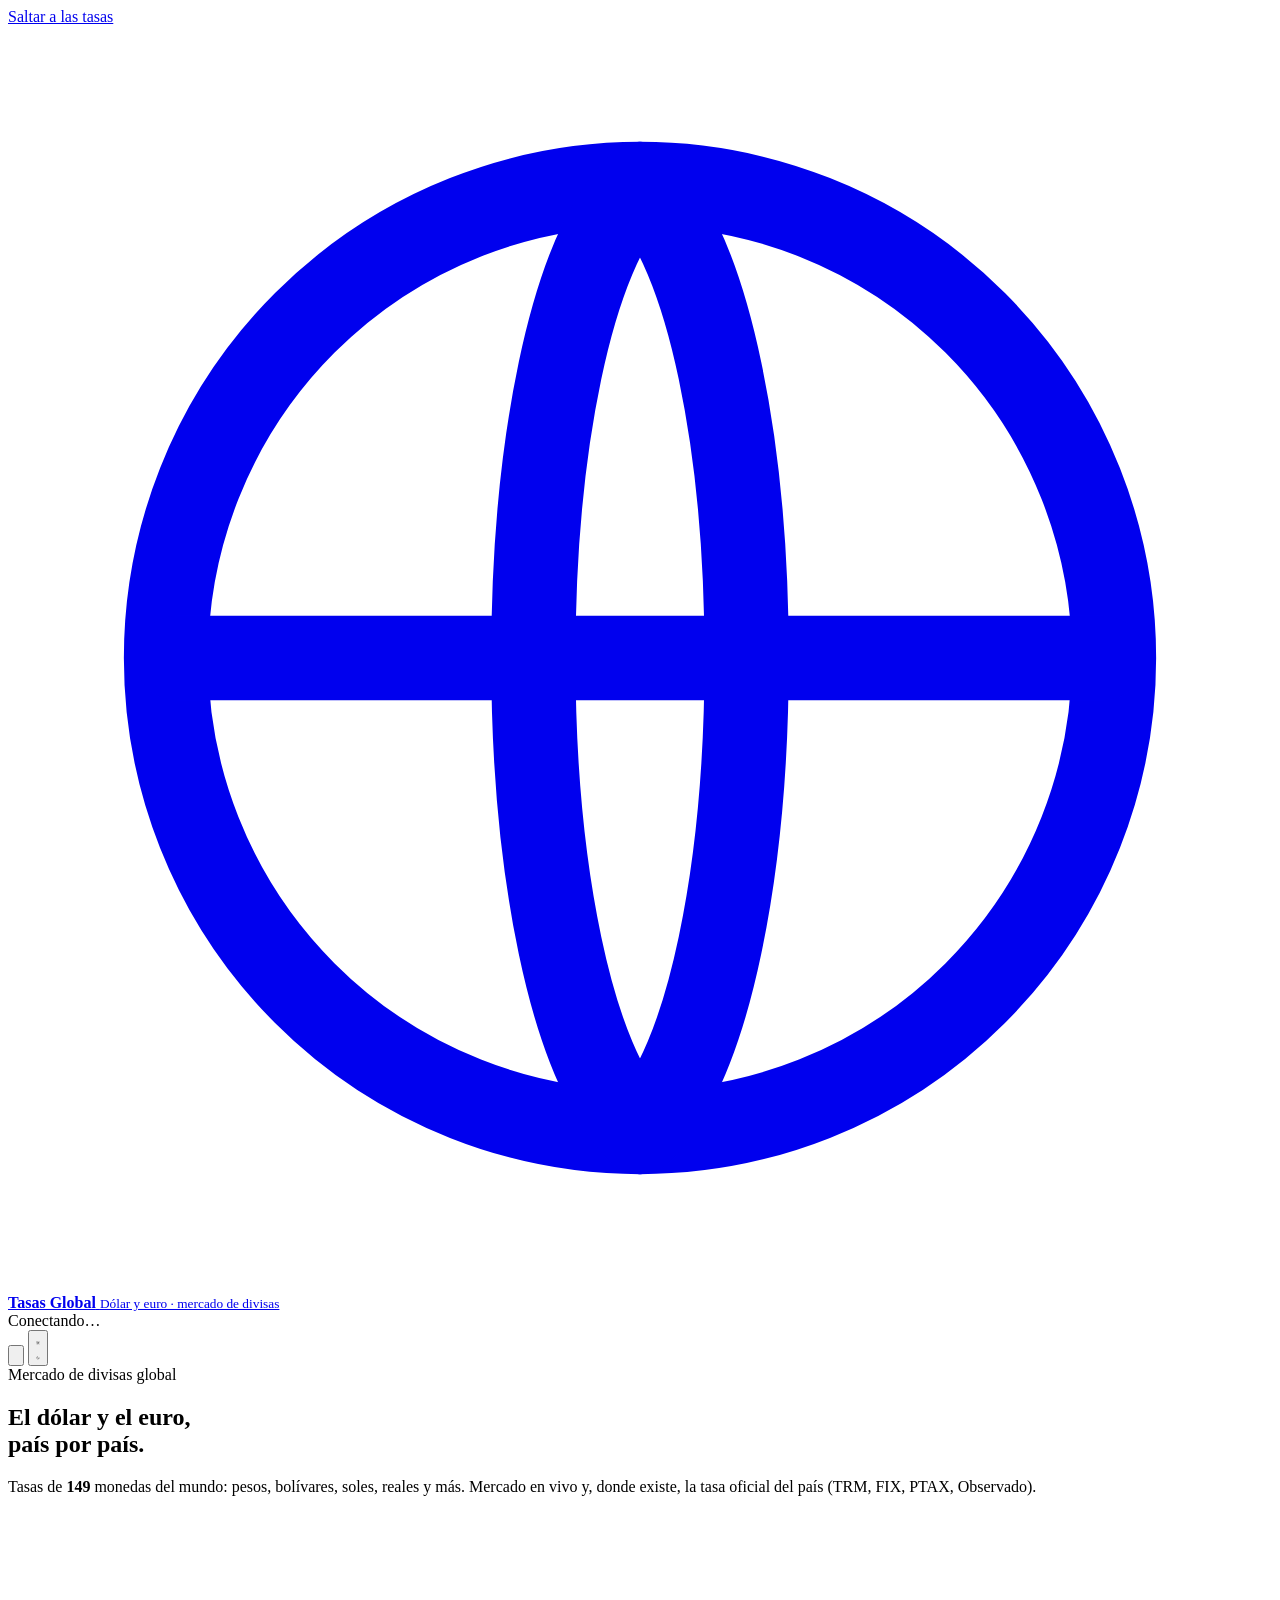
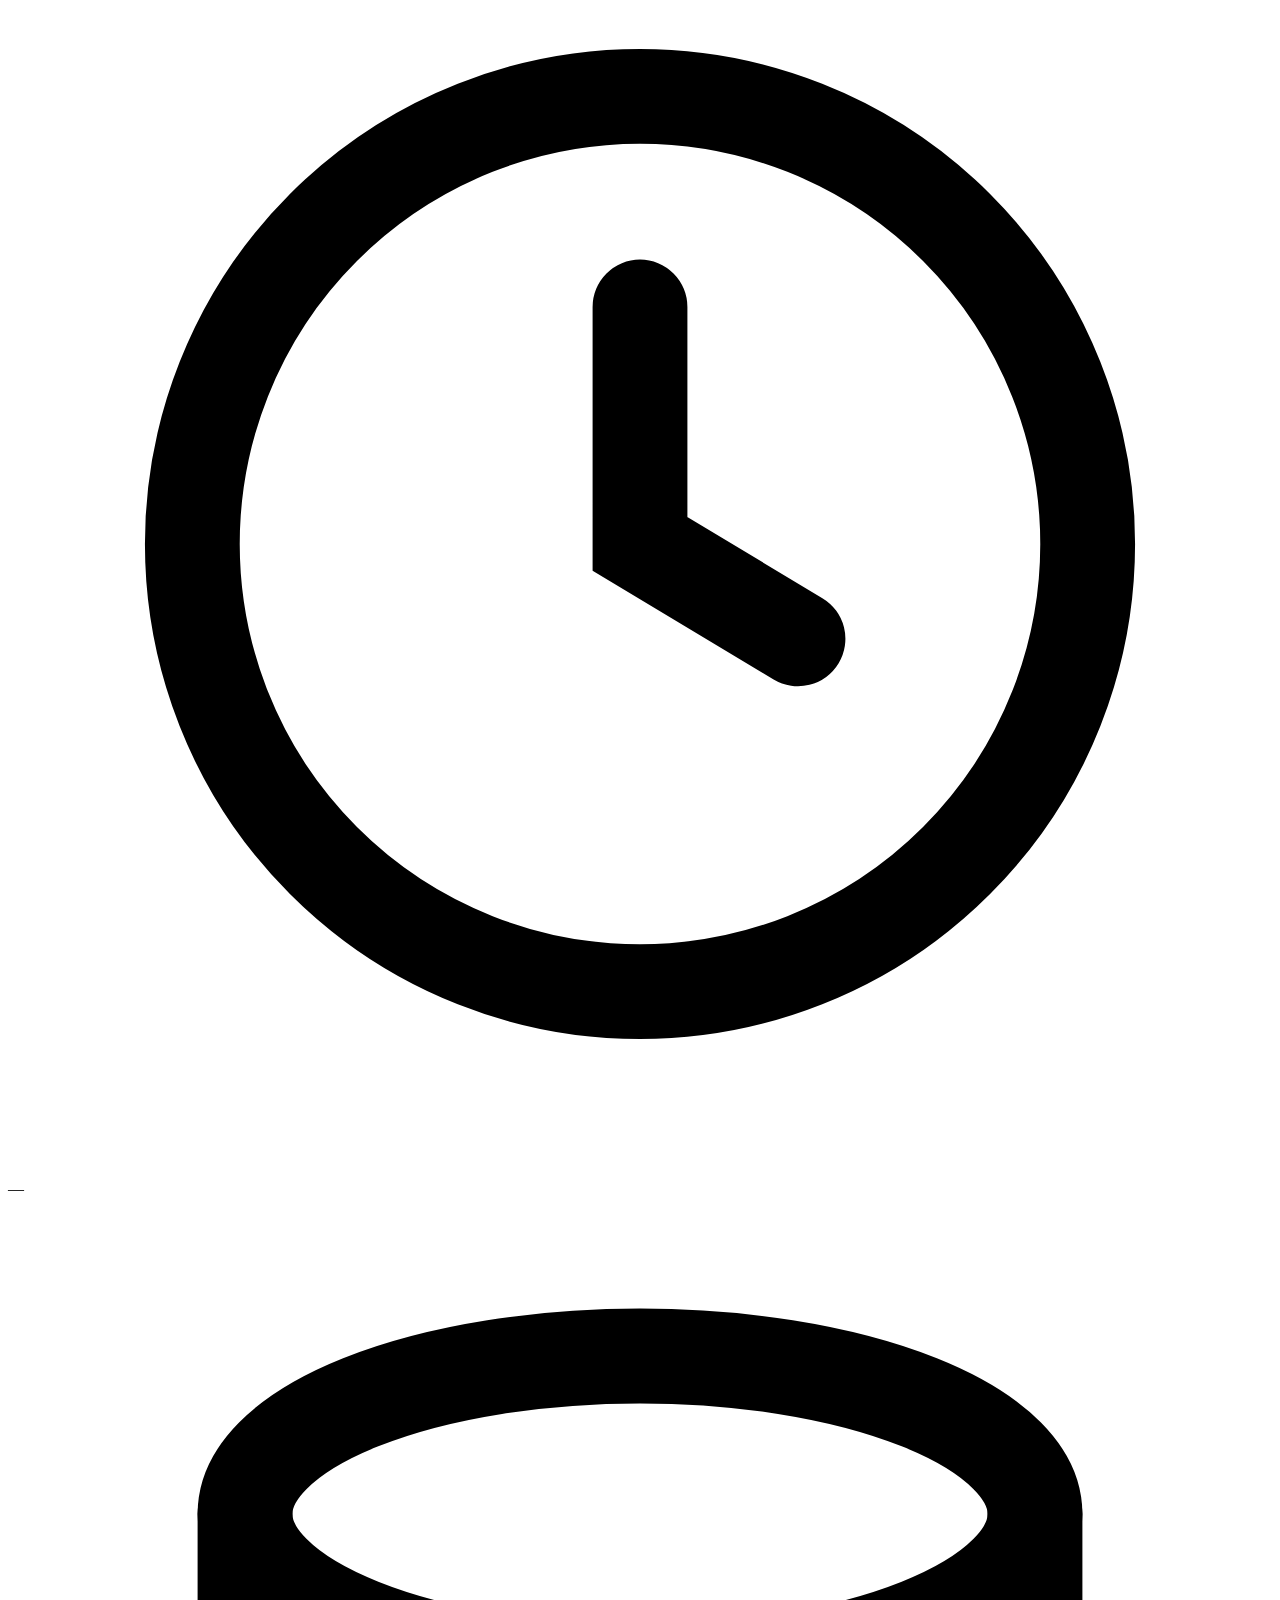
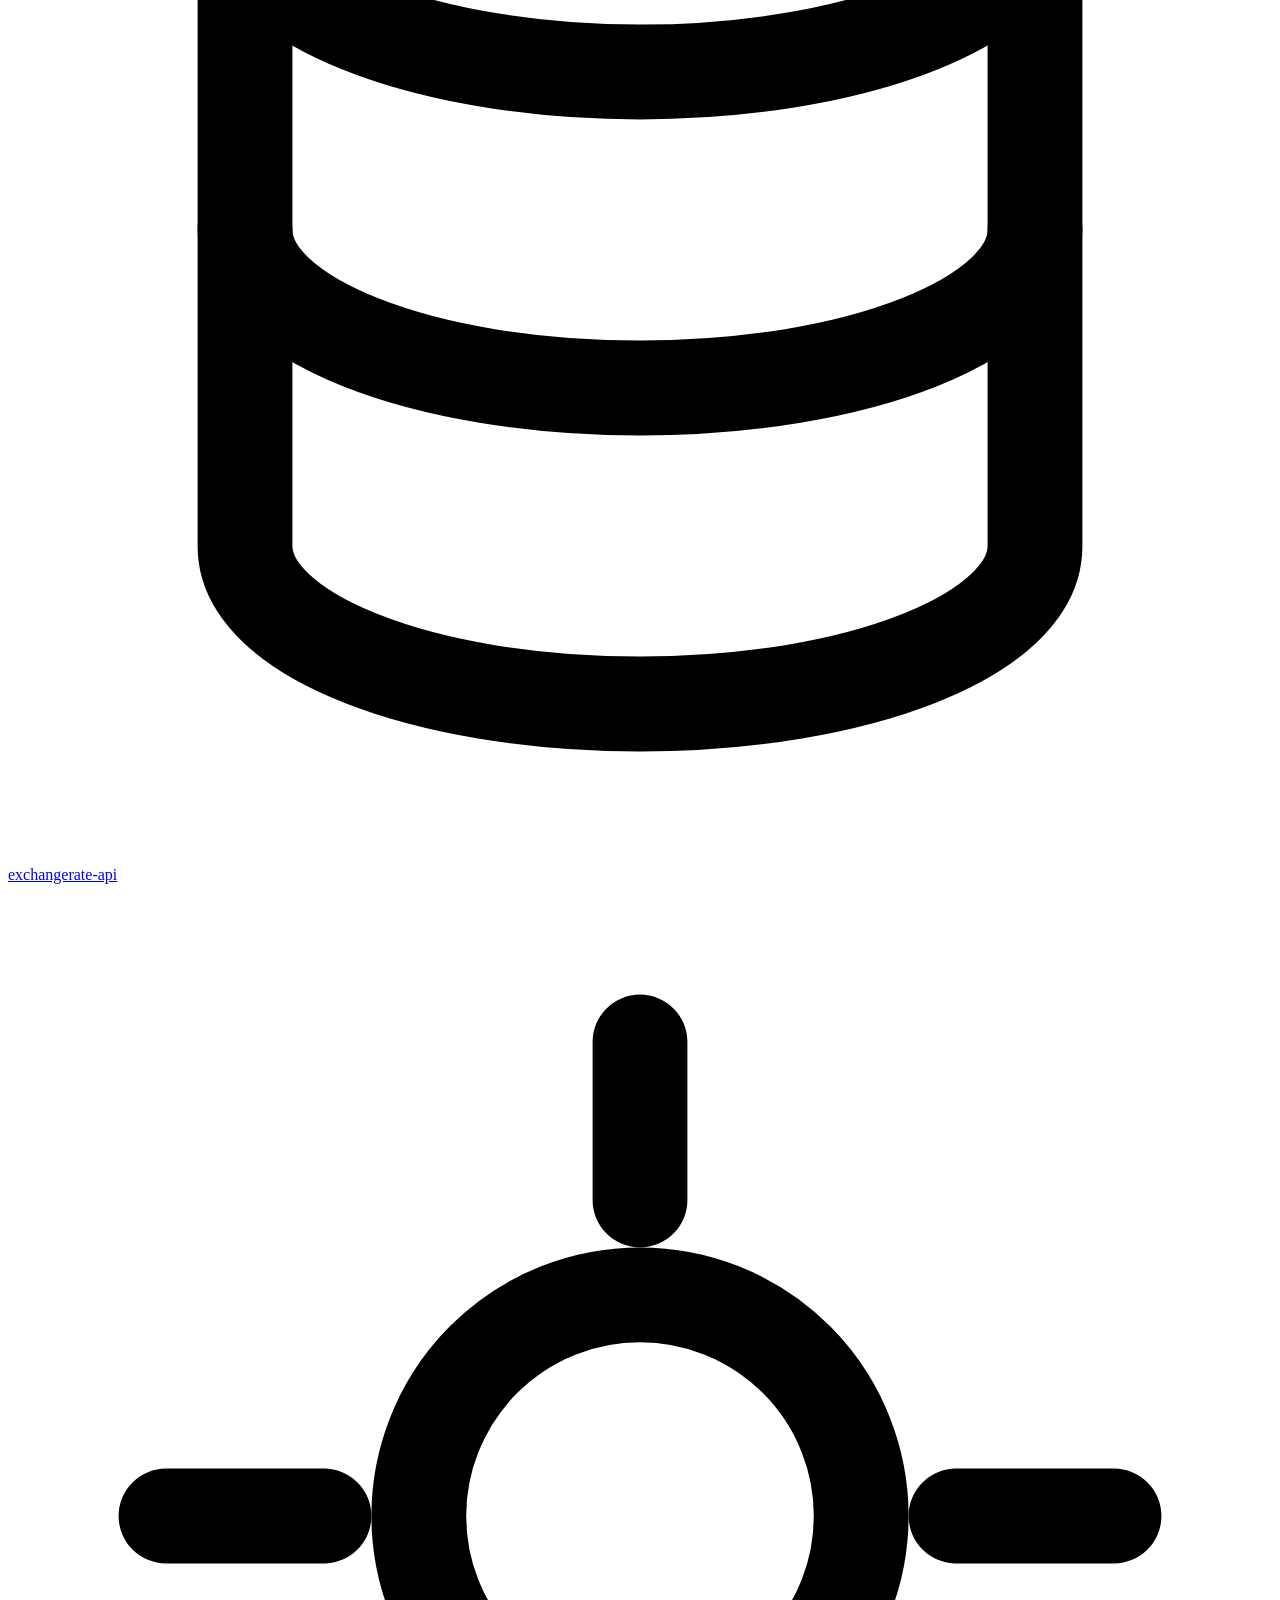
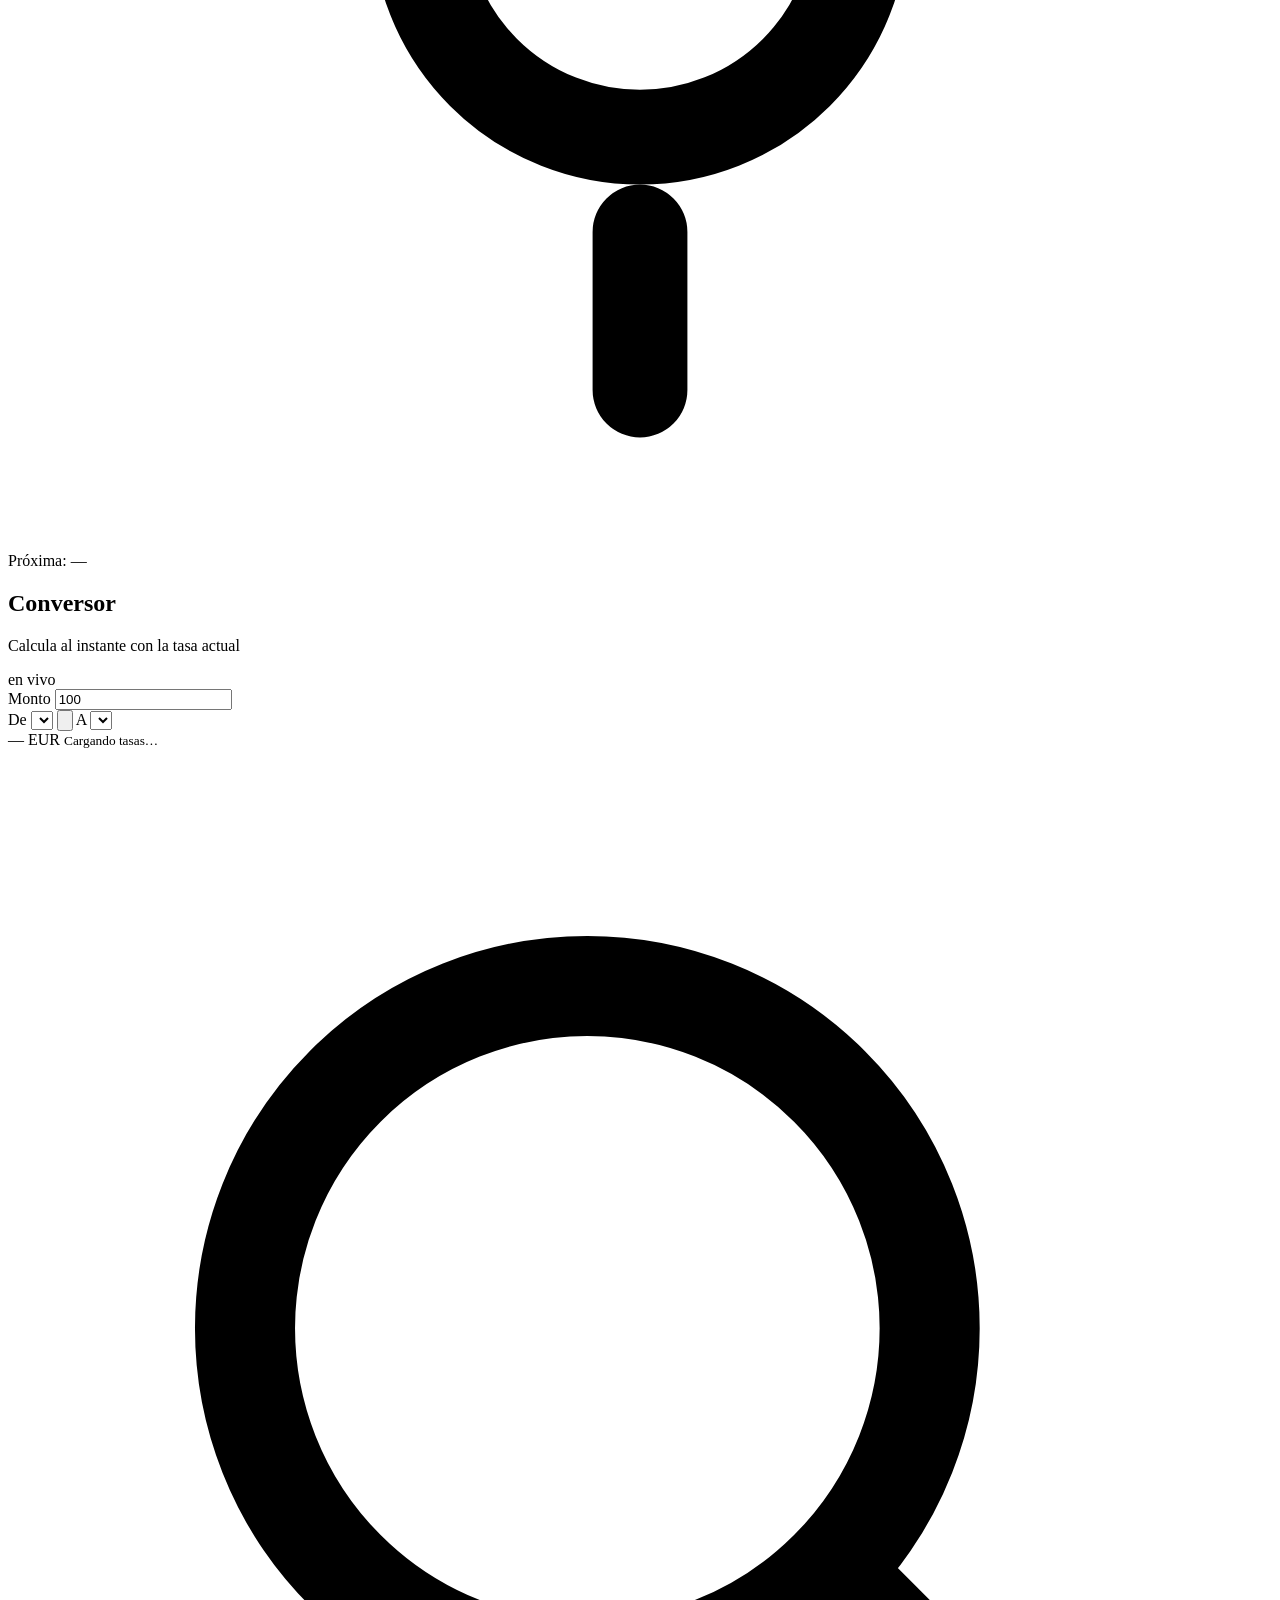
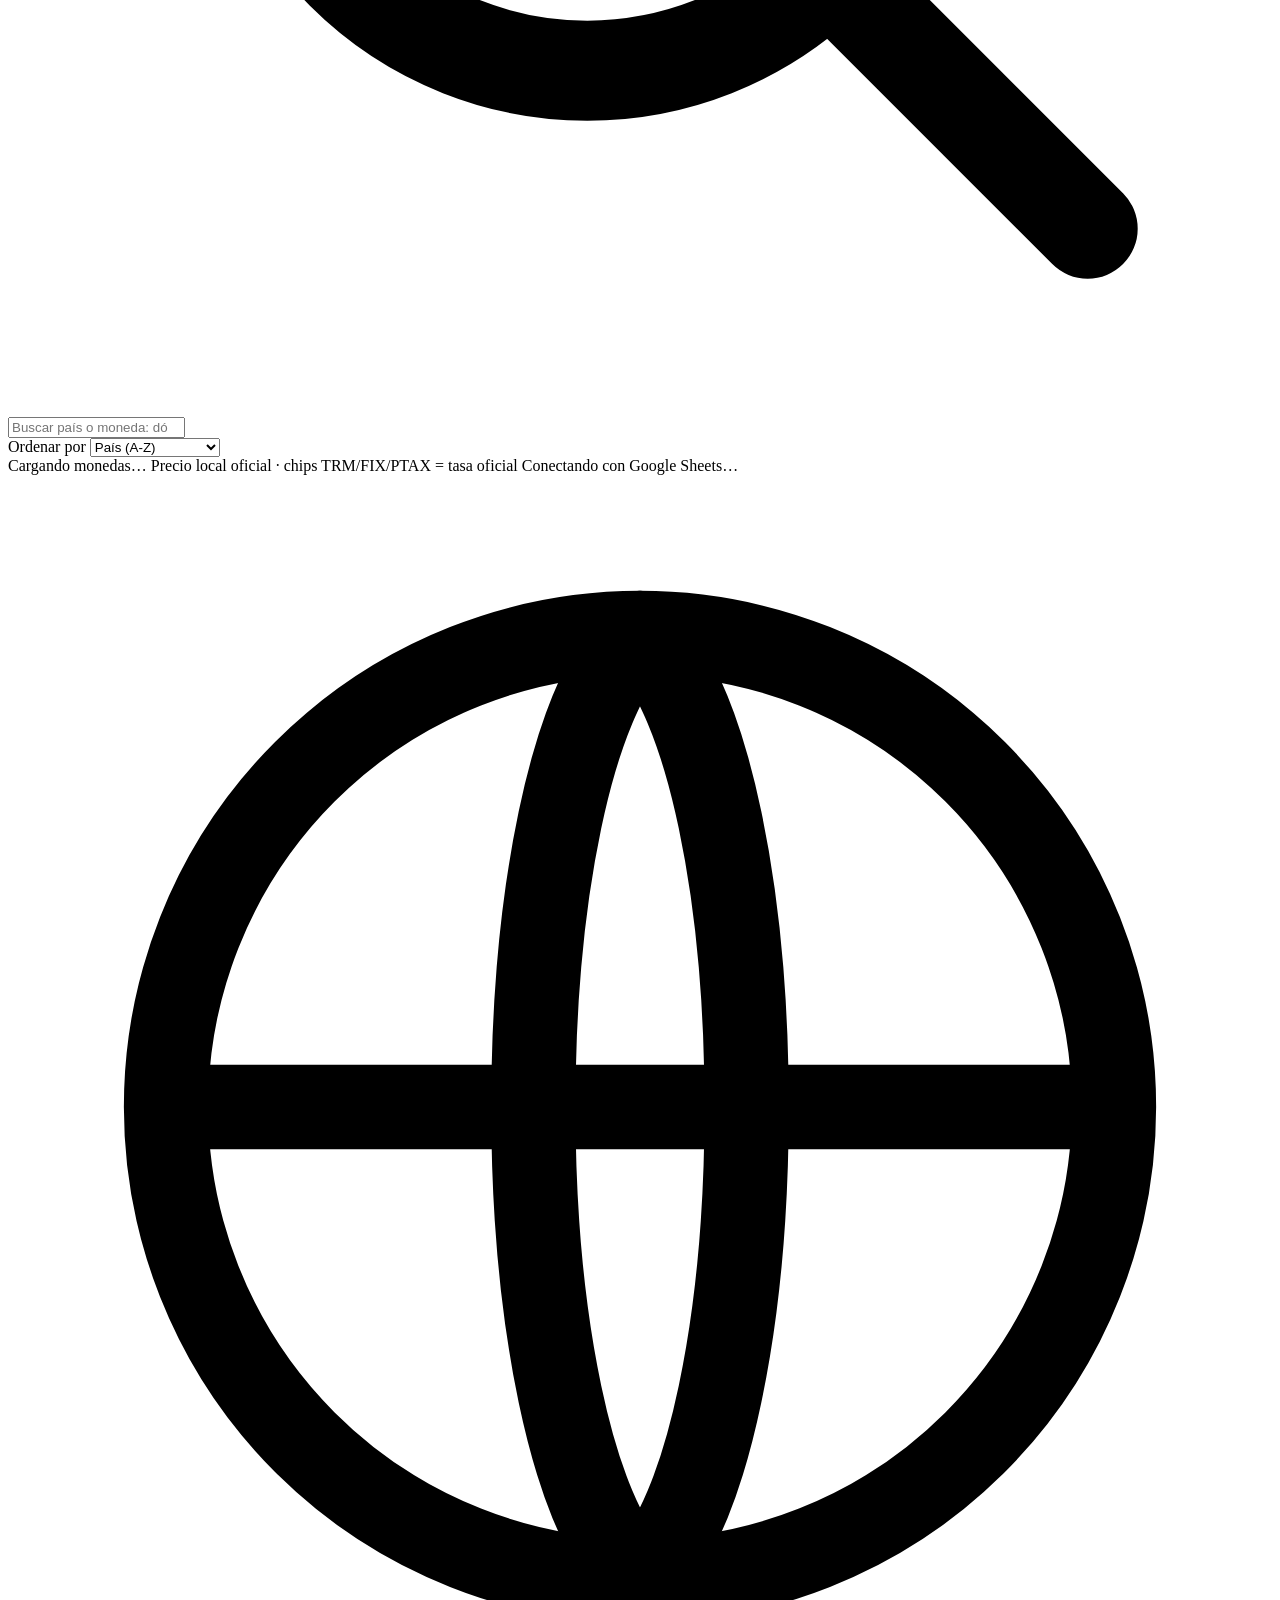
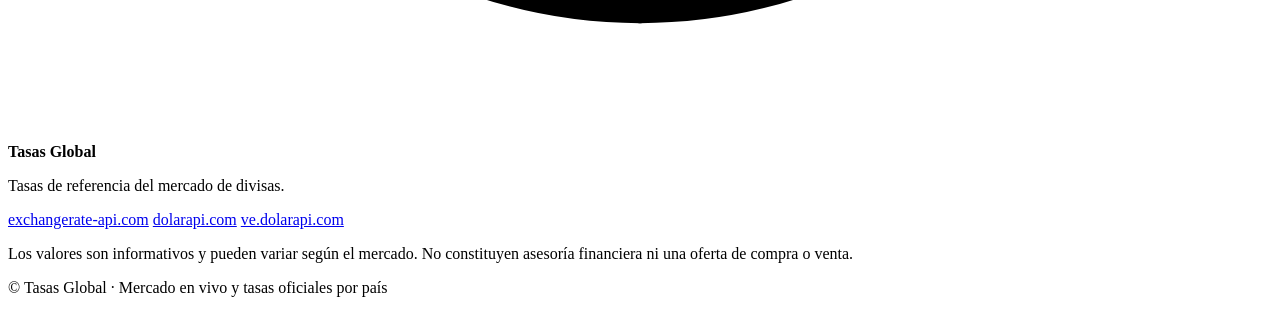
==== tasas/index.html @ cb3abf8f "Create index.html" ====
<!DOCTYPE html>
<html lang="es" data-theme="dark">
<head>
  <meta charset="utf-8">
  <meta name="viewport" content="width=device-width, initial-scale=1, viewport-fit=cover">
  <meta name="theme-color" content="#060a13">
  <meta name="description" content="Tasas de cambio del dólar y el euro para todos los países: pesos, bolívares, soles y casi 150 monedas. Mercado en vivo y tasas oficiales del país (TRM, FIX, PTAX).">
  <meta name="color-scheme" content="dark light">
  <meta name="apple-mobile-web-app-capable" content="yes">
  <meta name="apple-mobile-web-app-status-bar-style" content="black-translucent">
  <meta name="apple-mobile-web-app-title" content="Tasas Global">
  <title>Tasas Global · Dólar y Euro en tiempo real</title>

  <script>
    /* Tema antes del primer pintado (evita el destello blanco). */
    try {
      var savedTheme = localStorage.getItem('tasas-theme');
      document.documentElement.dataset.theme = savedTheme ||
        (window.matchMedia && window.matchMedia('(prefers-color-scheme: light)').matches ? 'light' : 'dark');
    } catch (e) { document.documentElement.dataset.theme = 'dark'; }
  </script>

  <link rel="preconnect" href="https://fonts.googleapis.com">
  <link rel="preconnect" href="https://fonts.gstatic.com" crossorigin>
  <link rel="stylesheet" href="https://fonts.googleapis.com/css2?family=Inter:wght@400;500;600;700;800&display=swap">
  <link rel="stylesheet" href="css/styles.css">
  <link rel="manifest" href="manifest.webmanifest">
  <link rel="icon" href="assets/icon.svg" type="image/svg+xml">
</head>

<body>
  <a class="skip-link" href="#grid">Saltar a las tasas</a>

  <div class="orbs" aria-hidden="true">
    <span class="orb orb-1"></span>
    <span class="orb orb-2"></span>
    <span class="orb orb-3"></span>
  </div>

  <header class="topbar">
    <div class="wrap topbar-inner">
      <a class="brand" href="./" aria-label="Tasas Global, inicio">
        <span class="brand-mark" aria-hidden="true">
          <svg viewBox="0 0 24 24" fill="none" stroke="currentColor" stroke-width="1.6" stroke-linecap="round">
            <circle cx="12" cy="12" r="9"></circle>
            <path d="M3.2 12h17.6"></path>
            <path d="M12 3c2.7 2.6 2.7 15.4 0 18M12 3c-2.7 2.6-2.7 15.4 0 18"></path>
          </svg>
        </span>
        <span class="brand-text">
          <strong>Tasas Global</strong>
          <small>Dólar y euro · mercado de divisas</small>
        </span>
      </a>

      <div class="topbar-actions">
        <div class="status" id="status" data-state="loading" role="status" aria-live="polite">
          <span class="status-dot" aria-hidden="true"></span>
          <span id="statusText">Conectando…</span>
        </div>

        <button class="icon-btn" id="refreshBtn" type="button" aria-label="Actualizar tasas ahora" title="Actualizar tasas ahora">
          <svg viewBox="0 0 24 24" fill="none" stroke="currentColor" stroke-width="1.8" stroke-linecap="round" stroke-linejoin="round" aria-hidden="true">
            <path d="M20.5 12a8.5 8.5 0 1 1-2.6-6.1"></path>
            <path d="M20.5 4.2v5.2h-5.2"></path>
          </svg>
        </button>

        <button class="icon-btn" id="themeBtn" type="button" aria-label="Cambiar tema" title="Cambiar tema">
          <svg class="icon-sun" viewBox="0 0 24 24" fill="none" stroke="currentColor" stroke-width="1.8" stroke-linecap="round" aria-hidden="true">
            <circle cx="12" cy="12" r="4"></circle>
            <path d="M12 2.5v2M12 19.5v2M4.3 4.3l1.4 1.4M18.3 18.3l1.4 1.4M2.5 12h2M19.5 12h2M4.3 19.7l1.4-1.4M18.3 5.7l1.4-1.4"></path>
          </svg>
          <svg class="icon-moon" viewBox="0 0 24 24" fill="none" stroke="currentColor" stroke-width="1.8" stroke-linecap="round" aria-hidden="true">
            <path d="M20.5 14.2A8.6 8.6 0 0 1 9.8 3.5a8.6 8.6 0 1 0 10.7 10.7Z"></path>
          </svg>
        </button>
      </div>
    </div>
  </header>

  <main class="wrap">
    <!-- ================= HERO ================= -->
    <section class="hero">
      <div class="hero-copy">
        <span class="eyebrow"><span class="live-dot" aria-hidden="true"></span> Mercado de divisas global</span>
        <h1>El dólar y el euro,<br><span class="grad">país por país.</span></h1>
        <p class="lede">
          Tasas de <strong id="currencyCount">149</strong> monedas del mundo: pesos, bolívares,
          soles, reales y más. Mercado en vivo y, donde existe, la tasa oficial del país
          (TRM, FIX, PTAX, Observado).
        </p>

        <div class="hero-meta">
          <span class="pill" title="Hora de la última actualización">
            <svg viewBox="0 0 24 24" fill="none" stroke="currentColor" stroke-width="1.8" stroke-linecap="round" aria-hidden="true">
              <circle cx="12" cy="12" r="8.5"></circle>
              <path d="M12 7.5V12l3 1.8"></path>
            </svg>
            <span id="updatedText">—</span>
          </span>
          <span class="pill" title="Proveedor de las tasas">
            <svg viewBox="0 0 24 24" fill="none" stroke="currentColor" stroke-width="1.8" stroke-linecap="round" aria-hidden="true">
              <ellipse cx="12" cy="6" rx="7.5" ry="3"></ellipse>
              <path d="M4.5 6v6c0 1.7 3.4 3 7.5 3s7.5-1.3 7.5-3V6"></path>
              <path d="M4.5 12v6c0 1.7 3.4 3 7.5 3s7.5-1.3 7.5-3v-6"></path>
            </svg>
            <a id="providerLink" href="https://www.exchangerate-api.com" target="_blank" rel="noopener">exchangerate-api</a>
          </span>
          <span class="pill" title="Próxima actualización del proveedor">
            <svg viewBox="0 0 24 24" fill="none" stroke="currentColor" stroke-width="1.8" stroke-linecap="round" aria-hidden="true">
              <path d="M12 3v3M12 18v3M3 12h3M18 12h3"></path>
              <circle cx="12" cy="12" r="4.2"></circle>
            </svg>
            Próxima: <span id="nextText">—</span>
          </span>
          <span class="pill pill-mode" id="modePill" hidden></span>
        </div>

        <p class="manual-note" id="manualNote" hidden></p>
      </div>

      <!-- ================= CONVERSOR ================= -->
      <aside class="converter" aria-label="Conversor de monedas">
        <div class="converter-head">
          <div>
            <h2>Conversor</h2>
            <p>Calcula al instante con la tasa actual</p>
          </div>
          <span class="converter-badge">en vivo</span>
        </div>

        <label class="field">
          <span class="field-label">Monto</span>
          <input id="calcAmount" class="amount-input" type="text" inputmode="decimal" value="100" autocomplete="off" spellcheck="false" aria-label="Monto a convertir">
        </label>

        <div class="conv-row">
          <label class="field select-field">
            <span class="field-label">De</span>
            <select id="calcFrom" aria-label="Moneda de origen"></select>
          </label>

          <button class="swap-btn" id="calcSwap" type="button" aria-label="Intercambiar monedas" title="Intercambiar monedas">
            <svg viewBox="0 0 24 24" fill="none" stroke="currentColor" stroke-width="1.9" stroke-linecap="round" stroke-linejoin="round" aria-hidden="true">
              <path d="M7 4 4 7l3 3"></path>
              <path d="M4 7h11a4 4 0 0 1 4 4"></path>
              <path d="m17 20 3-3-3-3"></path>
              <path d="M20 17H9a4 4 0 0 1-4-4"></path>
            </svg>
          </button>

          <label class="field select-field">
            <span class="field-label">A</span>
            <select id="calcTo" aria-label="Moneda de destino"></select>
          </label>
        </div>

        <div class="conv-result">
          <span class="conv-result-value" id="calcOut">—</span>
          <span class="conv-result-code" id="calcOutCode">EUR</span>
          <small id="calcHint">Cargando tasas…</small>
        </div>
      </aside>
    </section>

    <!-- ================= BUSCADOR ================= -->
    <section class="toolbar" aria-label="Filtros y búsqueda">
      <div class="search">
        <svg viewBox="0 0 24 24" fill="none" stroke="currentColor" stroke-width="1.9" stroke-linecap="round" aria-hidden="true">
          <circle cx="11" cy="11" r="6.5"></circle>
          <path d="m16 16 4.5 4.5"></path>
        </svg>
        <input id="search" type="search" placeholder="Buscar país o moneda: dólar, euro, yen…" autocomplete="off" aria-label="Buscar país o moneda">
        <button class="search-clear" id="clearSearch" type="button" aria-label="Limpiar búsqueda" hidden>
          <svg viewBox="0 0 24 24" fill="none" stroke="currentColor" stroke-width="2" stroke-linecap="round" aria-hidden="true">
            <path d="M6 6l12 12M18 6 6 18"></path>
          </svg>
        </button>
      </div>

      <label class="sort-field">
        <span class="sr-only">Ordenar por</span>
        <select id="sortSel">
          <option value="az">País (A-Z)</option>
          <option value="region">Región</option>
          <option value="rate-desc">Mayor tasa (USD)</option>
          <option value="rate-asc">Menor tasa (USD)</option>
        </select>
      </label>
    </section>

    <nav class="chips" id="chips" aria-label="Filtrar por región"></nav>

    <div class="summary">
      <span id="countLabel">Cargando monedas…</span>
      <span class="legend"><i class="rate-local" aria-hidden="true"></i> Precio local oficial · chips TRM/FIX/PTAX = tasa oficial</span>
      <span class="summary-note" id="sourceNote">Conectando con Google Sheets…</span>
    </div>

    <!-- ================= TARJETAS ================= -->
    <section class="grid" id="grid" aria-live="polite" aria-busy="true"></section>

    <div class="empty" id="empty" hidden>
      <svg viewBox="0 0 24 24" fill="none" stroke="currentColor" stroke-width="1.5" stroke-linecap="round" aria-hidden="true">
        <circle cx="11" cy="11" r="6.5"></circle>
        <path d="m16 16 4.5 4.5M8.5 11h5"></path>
      </svg>
      <p>No encontramos monedas con ese filtro.</p>
      <button class="btn ghost" id="emptyReset" type="button">Limpiar filtros</button>
    </div>
  </main>

  <footer class="footer">
    <div class="wrap footer-inner">
      <div class="footer-brand">
        <span class="brand-mark sm" aria-hidden="true">
          <svg viewBox="0 0 24 24" fill="none" stroke="currentColor" stroke-width="1.6" stroke-linecap="round">
            <circle cx="12" cy="12" r="9"></circle>
            <path d="M3.2 12h17.6"></path>
            <path d="M12 3c2.7 2.6 2.7 15.4 0 18M12 3c-2.7 2.6-2.7 15.4 0 18"></path>
          </svg>
        </span>
        <div>
          <strong>Tasas Global</strong>
          <p>Tasas de referencia del mercado de divisas.</p>
        </div>
      </div>

      <div class="footer-links">
        <a href="https://www.exchangerate-api.com" target="_blank" rel="noopener">exchangerate-api.com</a>
        <a href="https://dolarapi.com" target="_blank" rel="noopener">dolarapi.com</a>
        <a href="https://ve.dolarapi.com" target="_blank" rel="noopener">ve.dolarapi.com</a>
      </div>
    </div>

    <div class="wrap footer-note">
      <p>
        Los valores son informativos y pueden variar según el mercado. No constituyen asesoría financiera
        ni una oferta de compra o venta.
      </p>
      <p>© <span id="year"></span> Tasas Global · Mercado en vivo y tasas oficiales por país</p>
    </div>
  </footer>

  <div class="toasts" id="toasts" aria-live="polite" aria-atomic="false"></div>

  <!-- ================= DETALLE / HISTORIAL ================= -->
  <div class="modal" id="modal" hidden>
    <div class="modal-backdrop" data-close></div>

    <div class="modal-card" role="dialog" aria-modal="true" aria-labelledby="mTitle">
      <button class="modal-close" type="button" data-close aria-label="Cerrar detalle">
        <svg viewBox="0 0 24 24" fill="none" stroke="currentColor" stroke-width="2" stroke-linecap="round" aria-hidden="true">
          <path d="M6 6l12 12M18 6 6 18"></path>
        </svg>
      </button>

      <div class="modal-head">
        <span class="flag-wrap lg" id="mFlagWrap">
          <span class="flag-fallback" id="mFlagFallback">—</span>
          <img id="mFlag" alt="" width="56" height="42" hidden>
        </span>
        <div class="modal-titles">
          <h2 id="mTitle">—</h2>
          <p id="mSub">—</p>
        </div>
      </div>

      <div class="modal-prices">
        <div class="m-price">
          <span>1 USD</span>
          <strong id="mUsd">—</strong>
        </div>
        <div class="m-price">
          <span>1 EUR</span>
          <strong id="mEur">—</strong>
        </div>
      </div>

      <div class="modal-extras" id="mExtras" hidden></div>

      <div class="chart-head">
        <div>
          <h3>Historial</h3>
          <p>Historial de la tasa de mercado (requiere backend)</p>
        </div>
        <div class="periods" id="periods" role="group" aria-label="Periodo del historial">
          <button type="button" data-days="1">24 h</button>
          <button type="button" data-days="7">7 d</button>
          <button type="button" data-days="30" class="active">30 d</button>
        </div>
      </div>

      <div class="chart-wrap">
        <canvas id="chart" height="180" aria-label="Gráfico del historial"></canvas>
        <div class="chart-empty" id="chartEmpty" hidden></div>
      </div>

      <div class="modal-foot">
        <span id="mSource">—</span>
        <button class="btn ghost" id="mCopy" type="button">Copiar tasa</button>
      </div>
    </div>
  </div>

  <noscript>
    <div class="noscript">Activa JavaScript para ver las tasas de cambio.</div>
  </noscript>

  <script src="js/script.js" defer></script>
</body>
</html>
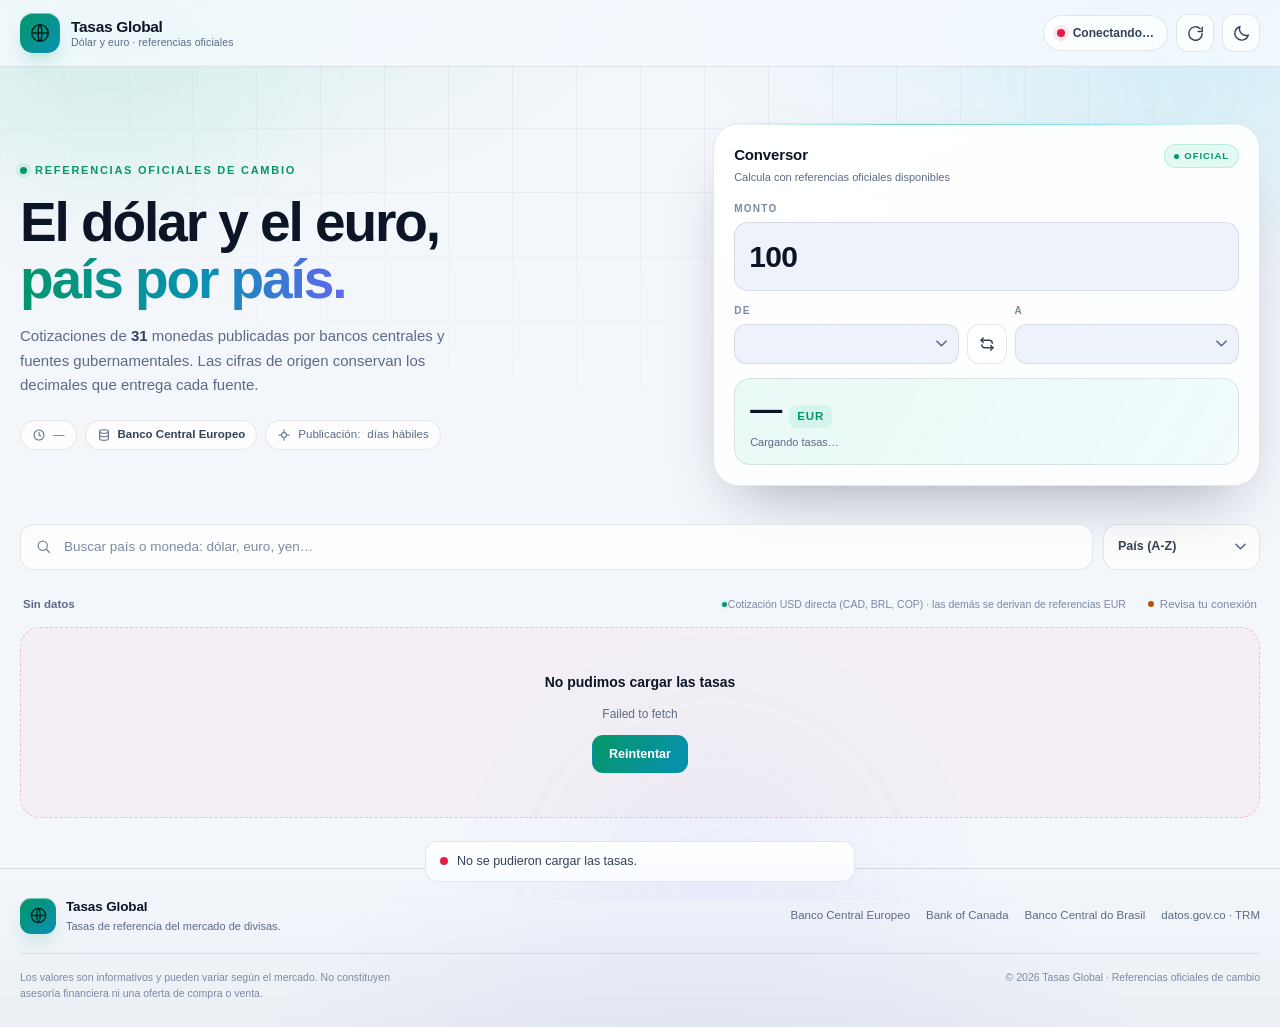
==== commit 0ba89b4a: "Add files via upload" ====
--- a/tasas/index.html
+++ b/tasas/index.html
@@ -4,12 +4,12 @@
   <meta charset="utf-8">
   <meta name="viewport" content="width=device-width, initial-scale=1, viewport-fit=cover">
   <meta name="theme-color" content="#060a13">
-  <meta name="description" content="Tasas de cambio del dólar y el euro para todos los países: pesos, bolívares, soles y casi 150 monedas. Mercado en vivo y tasas oficiales del país (TRM, FIX, PTAX).">
+  <meta name="description" content="Referencias oficiales de cambio para las monedas publicadas por el Banco Central Europeo, Bank of Canada, Banco Central do Brasil y datos.gov.co.">
   <meta name="color-scheme" content="dark light">
   <meta name="apple-mobile-web-app-capable" content="yes">
   <meta name="apple-mobile-web-app-status-bar-style" content="black-translucent">
   <meta name="apple-mobile-web-app-title" content="Tasas Global">
-  <title>Tasas Global · Dólar y Euro en tiempo real</title>
+  <title>Tasas Global · Referencias oficiales de cambio</title>
 
   <script>
     /* Tema antes del primer pintado (evita el destello blanco). */
@@ -49,7 +49,7 @@
         </span>
         <span class="brand-text">
           <strong>Tasas Global</strong>
-          <small>Dólar y euro · mercado de divisas</small>
+          <small>Dólar y euro · referencias oficiales</small>
         </span>
       </a>
 
@@ -83,16 +83,15 @@
     <!-- ================= HERO ================= -->
     <section class="hero">
       <div class="hero-copy">
-        <span class="eyebrow"><span class="live-dot" aria-hidden="true"></span> Mercado de divisas global</span>
+        <span class="eyebrow"><span class="live-dot" aria-hidden="true"></span> Referencias oficiales de cambio</span>
         <h1>El dólar y el euro,<br><span class="grad">país por país.</span></h1>
         <p class="lede">
-          Tasas de <strong id="currencyCount">149</strong> monedas del mundo: pesos, bolívares,
-          soles, reales y más. Mercado en vivo y, donde existe, la tasa oficial del país
-          (TRM, FIX, PTAX, Observado).
+          Cotizaciones de <strong id="currencyCount">31</strong> monedas publicadas por bancos centrales
+          y fuentes gubernamentales. Las cifras de origen conservan los decimales que entrega cada fuente.
         </p>
 
         <div class="hero-meta">
-          <span class="pill" title="Hora de la última actualización">
+          <span class="pill" title="Fecha de referencia más reciente">
             <svg viewBox="0 0 24 24" fill="none" stroke="currentColor" stroke-width="1.8" stroke-linecap="round" aria-hidden="true">
               <circle cx="12" cy="12" r="8.5"></circle>
               <path d="M12 7.5V12l3 1.8"></path>
@@ -105,19 +104,17 @@
               <path d="M4.5 6v6c0 1.7 3.4 3 7.5 3s7.5-1.3 7.5-3V6"></path>
               <path d="M4.5 12v6c0 1.7 3.4 3 7.5 3s7.5-1.3 7.5-3v-6"></path>
             </svg>
-            <a id="providerLink" href="https://www.exchangerate-api.com" target="_blank" rel="noopener">exchangerate-api</a>
+            <a id="providerLink" href="https://www.ecb.europa.eu/stats/policy_and_exchange_rates/euro_reference_exchange_rates/" target="_blank" rel="noopener">Banco Central Europeo</a>
           </span>
-          <span class="pill" title="Próxima actualización del proveedor">
+          <span class="pill" title="Frecuencia habitual de publicación de las fuentes">
             <svg viewBox="0 0 24 24" fill="none" stroke="currentColor" stroke-width="1.8" stroke-linecap="round" aria-hidden="true">
               <path d="M12 3v3M12 18v3M3 12h3M18 12h3"></path>
               <circle cx="12" cy="12" r="4.2"></circle>
             </svg>
-            Próxima: <span id="nextText">—</span>
+            Publicación: <span id="nextText">días hábiles</span>
           </span>
-          <span class="pill pill-mode" id="modePill" hidden></span>
-        </div>
-
-        <p class="manual-note" id="manualNote" hidden></p>
+        </div>
+
       </div>
 
       <!-- ================= CONVERSOR ================= -->
@@ -125,9 +122,9 @@
         <div class="converter-head">
           <div>
             <h2>Conversor</h2>
-            <p>Calcula al instante con la tasa actual</p>
+            <p>Calcula con referencias oficiales disponibles</p>
           </div>
-          <span class="converter-badge">en vivo</span>
+          <span class="converter-badge">oficial</span>
         </div>
 
         <label class="field">
@@ -194,8 +191,8 @@
 
     <div class="summary">
       <span id="countLabel">Cargando monedas…</span>
-      <span class="legend"><i class="rate-local" aria-hidden="true"></i> Precio local oficial · chips TRM/FIX/PTAX = tasa oficial</span>
-      <span class="summary-note" id="sourceNote">Conectando con Google Sheets…</span>
+        <span class="legend"><i class="rate-local" aria-hidden="true"></i> Cotización USD directa (CAD, BRL, COP) · las demás se derivan de referencias EUR</span>
+        <span class="summary-note" id="sourceNote">Conectando con fuentes oficiales…</span>
     </div>
 
     <!-- ================= TARJETAS ================= -->
@@ -228,9 +225,10 @@
       </div>
 
       <div class="footer-links">
-        <a href="https://www.exchangerate-api.com" target="_blank" rel="noopener">exchangerate-api.com</a>
-        <a href="https://dolarapi.com" target="_blank" rel="noopener">dolarapi.com</a>
-        <a href="https://ve.dolarapi.com" target="_blank" rel="noopener">ve.dolarapi.com</a>
+        <a href="https://www.ecb.europa.eu/stats/policy_and_exchange_rates/euro_reference_exchange_rates/" target="_blank" rel="noopener">Banco Central Europeo</a>
+        <a href="https://www.bankofcanada.ca/rates/exchange/daily-exchange-rates/" target="_blank" rel="noopener">Bank of Canada</a>
+        <a href="https://www.bcb.gov.br/estabilidadefinanceira/historicocotacoes" target="_blank" rel="noopener">Banco Central do Brasil</a>
+        <a href="https://www.datos.gov.co/" target="_blank" rel="noopener">datos.gov.co · TRM</a>
       </div>
     </div>
 
@@ -239,7 +237,7 @@
         Los valores son informativos y pueden variar según el mercado. No constituyen asesoría financiera
         ni una oferta de compra o venta.
       </p>
-      <p>© <span id="year"></span> Tasas Global · Mercado en vivo y tasas oficiales por país</p>
+      <p>© <span id="year"></span> Tasas Global · Referencias oficiales de cambio</p>
     </div>
   </footer>
 
@@ -283,7 +281,7 @@
       <div class="chart-head">
         <div>
           <h3>Historial</h3>
-          <p>Historial de la tasa de mercado (requiere backend)</p>
+          <p>Historial de referencias oficiales (requiere backend)</p>
         </div>
         <div class="periods" id="periods" role="group" aria-label="Periodo del historial">
           <button type="button" data-days="1">24 h</button>
--- a/tasas/css/styles.css
+++ b/tasas/css/styles.css
@@ -0,0 +1,1561 @@
+/* ==========================================================================
+   TASAS GLOBAL · Hoja de estilos
+   ========================================================================== */
+
+/* --------------------------------------------------------------------------
+   1. TOKENS
+   -------------------------------------------------------------------------- */
+:root {
+  color-scheme: dark;
+
+  --font: 'Inter', -apple-system, BlinkMacSystemFont, 'Segoe UI', Roboto, Arial, sans-serif;
+
+  --bg: #060a13;
+  --bg-soft: #0a1120;
+  --topbar-bg: rgba(6, 10, 19, .74);
+  --surface: rgba(255, 255, 255, .045);
+  --surface-2: rgba(255, 255, 255, .075);
+  --surface-3: rgba(255, 255, 255, .10);
+  --border: rgba(255, 255, 255, .09);
+  --border-strong: rgba(255, 255, 255, .20);
+  --grid-line: rgba(255, 255, 255, .035);
+
+  --text: #eaf0ff;
+  --text-2: #b8c4de;
+  --muted: #8494b5;
+  --faint: #62718f;
+
+  --accent: #34d399;
+  --accent-2: #22d3ee;
+  --accent-3: #818cf8;
+  --accent-ink: #04140f;
+  --gold: #fbbf24;
+  --danger: #fb7185;
+  --positive: #34d399;
+  --negative: #fb7185;
+
+  --ring: rgba(52, 211, 153, .20);
+  --shadow: 0 30px 70px -20px rgba(0, 0, 0, .75);
+  --shadow-soft: 0 14px 34px -18px rgba(0, 0, 0, .65);
+
+  --card-bg: linear-gradient(180deg, rgba(255, 255, 255, .055), rgba(255, 255, 255, .018));
+  --modal-bg: linear-gradient(180deg, #0c1526, #080e1a);
+  --input-bg: rgba(255, 255, 255, .06);
+  --select-arrow: url("data:image/svg+xml,%3Csvg xmlns='http://www.w3.org/2000/svg' width='12' height='8' viewBox='0 0 12 8'%3E%3Cpath d='M1 1.5 6 6.5l5-5' fill='none' stroke='%238494b5' stroke-width='1.8' stroke-linecap='round' stroke-linejoin='round'/%3E%3C/svg%3E");
+
+  --radius: 18px;
+}
+
+html[data-theme="light"] {
+  color-scheme: light;
+
+  --bg: #f3f6fb;
+  --bg-soft: #eef3fb;
+  --topbar-bg: rgba(246, 249, 254, .82);
+  --surface: rgba(255, 255, 255, .78);
+  --surface-2: rgba(255, 255, 255, .95);
+  --surface-3: #eef3fb;
+  --border: rgba(15, 23, 42, .10);
+  --border-strong: rgba(15, 23, 42, .22);
+  --grid-line: rgba(15, 23, 42, .045);
+
+  --text: #0b1526;
+  --text-2: #33415a;
+  --muted: #5c6b85;
+  --faint: #7b8aa3;
+
+  --accent: #059669;
+  --accent-2: #0891b2;
+  --accent-3: #6366f1;
+  --accent-ink: #ffffff;
+  --gold: #b45309;
+  --danger: #e11d48;
+  --positive: #047857;
+  --negative: #dc2626;
+
+  --ring: rgba(5, 150, 105, .16);
+  --shadow: 0 30px 60px -28px rgba(15, 23, 42, .38);
+  --shadow-soft: 0 14px 30px -20px rgba(15, 23, 42, .30);
+
+  --card-bg: linear-gradient(180deg, #ffffff, #fbfdff);
+  --modal-bg: linear-gradient(180deg, #ffffff, #f8fbff);
+  --input-bg: #eef3fb;
+  --select-arrow: url("data:image/svg+xml,%3Csvg xmlns='http://www.w3.org/2000/svg' width='12' height='8' viewBox='0 0 12 8'%3E%3Cpath d='M1 1.5 6 6.5l5-5' fill='none' stroke='%235c6b85' stroke-width='1.8' stroke-linecap='round' stroke-linejoin='round'/%3E%3C/svg%3E");
+}
+
+/* --------------------------------------------------------------------------
+   2. BASE
+   -------------------------------------------------------------------------- */
+*, *::before, *::after { box-sizing: border-box; }
+
+html {
+  -webkit-text-size-adjust: 100%;
+  scroll-behavior: smooth;
+  scrollbar-color: var(--border-strong) transparent;
+}
+
+body {
+  margin: 0;
+  min-height: 100dvh;
+  font-family: var(--font);
+  font-size: 14px;
+  line-height: 1.5;
+  color: var(--text);
+  background:
+    radial-gradient(900px 540px at 10% -10%, rgba(52, 211, 153, .15), transparent 62%),
+    radial-gradient(820px 520px at 92% -6%, rgba(34, 211, 238, .13), transparent 64%),
+    radial-gradient(780px 560px at 55% 112%, rgba(129, 140, 248, .11), transparent 62%),
+    var(--bg);
+  background-attachment: fixed;
+  overflow-x: hidden;
+  -webkit-font-smoothing: antialiased;
+  -moz-osx-font-smoothing: grayscale;
+  -webkit-tap-highlight-color: transparent;
+}
+
+html[data-theme="light"] body {
+  background:
+    radial-gradient(900px 540px at 10% -10%, rgba(16, 185, 129, .14), transparent 62%),
+    radial-gradient(820px 520px at 92% -6%, rgba(6, 182, 212, .12), transparent 64%),
+    radial-gradient(780px 560px at 55% 112%, rgba(99, 102, 241, .10), transparent 62%),
+    var(--bg);
+}
+
+/* Retícula sutil de fondo */
+body::before {
+  content: "";
+  position: fixed;
+  inset: 0;
+  z-index: 0;
+  pointer-events: none;
+  background-image:
+    linear-gradient(var(--grid-line) 1px, transparent 1px),
+    linear-gradient(90deg, var(--grid-line) 1px, transparent 1px);
+  background-size: 64px 64px;
+  -webkit-mask-image: radial-gradient(ellipse 80% 60% at 50% 0%, #000 30%, transparent 78%);
+  mask-image: radial-gradient(ellipse 80% 60% at 50% 0%, #000 30%, transparent 78%);
+}
+
+img { display: block; max-width: 100%; }
+[hidden] { display: none !important; }
+button, input, select, textarea { font: inherit; color: inherit; }
+button { -webkit-tap-highlight-color: transparent; }
+a { color: inherit; text-decoration: none; }
+h1, h2, h3, p { margin: 0; }
+svg { display: block; }
+
+::selection { background: rgba(52, 211, 153, .30); color: var(--text); }
+
+:focus-visible {
+  outline: 2px solid var(--accent);
+  outline-offset: 2px;
+}
+
+.wrap {
+  width: min(1240px, 100% - 32px);
+  margin-inline: auto;
+  position: relative;
+  z-index: 1;
+}
+
+.sr-only {
+  position: absolute;
+  width: 1px; height: 1px;
+  padding: 0; margin: -1px;
+  overflow: hidden;
+  clip: rect(0 0 0 0);
+  white-space: nowrap;
+  border: 0;
+}
+
+.skip-link {
+  position: fixed;
+  top: -60px; left: 16px;
+  z-index: 300;
+  padding: 10px 16px;
+  border-radius: 10px;
+  background: var(--accent);
+  color: var(--accent-ink);
+  font-weight: 700;
+  transition: top .2s ease;
+}
+.skip-link:focus { top: 12px; }
+
+body.no-scroll { overflow: hidden; }
+
+.orbs {
+  position: fixed;
+  inset: 0;
+  z-index: 0;
+  pointer-events: none;
+  overflow: hidden;
+}
+.orb {
+  position: absolute;
+  border-radius: 50%;
+  filter: blur(70px);
+  opacity: .30;
+}
+.orb-1 {
+  width: 380px; height: 380px;
+  top: -140px; left: -80px;
+  background: radial-gradient(circle, rgba(52, 211, 153, .55), transparent 70%);
+  animation: float 18s ease-in-out infinite;
+}
+.orb-2 {
+  width: 420px; height: 420px;
+  top: -120px; right: -120px;
+  background: radial-gradient(circle, rgba(34, 211, 238, .45), transparent 70%);
+  animation: float 22s ease-in-out infinite reverse;
+}
+.orb-3 {
+  width: 460px; height: 460px;
+  bottom: -220px; left: 38%;
+  background: radial-gradient(circle, rgba(129, 140, 248, .35), transparent 70%);
+  animation: float 26s ease-in-out infinite;
+}
+html[data-theme="light"] .orb { opacity: .22; }
+
+/* --------------------------------------------------------------------------
+   3. BARRA SUPERIOR
+   -------------------------------------------------------------------------- */
+.topbar {
+  position: sticky;
+  top: 0;
+  z-index: 60;
+  background: var(--topbar-bg);
+  border-bottom: 1px solid var(--border);
+  -webkit-backdrop-filter: blur(18px) saturate(150%);
+  backdrop-filter: blur(18px) saturate(150%);
+}
+
+.topbar-inner {
+  display: flex;
+  align-items: center;
+  justify-content: space-between;
+  gap: 16px;
+  height: 66px;
+}
+
+.brand {
+  display: inline-flex;
+  align-items: center;
+  gap: 11px;
+  min-width: 0;
+}
+
+.brand-mark {
+  display: grid;
+  place-items: center;
+  width: 40px; height: 40px;
+  flex: 0 0 auto;
+  border-radius: 13px;
+  color: #052018;
+  background: linear-gradient(135deg, var(--accent), var(--accent-2));
+  box-shadow: 0 10px 24px -12px var(--accent), inset 0 1px 0 rgba(255, 255, 255, .45);
+}
+.brand-mark svg { width: 22px; height: 22px; }
+.brand-mark.sm { width: 36px; height: 36px; border-radius: 11px; }
+.brand-mark.sm svg { width: 19px; height: 19px; }
+
+.brand-text {
+  display: flex;
+  flex-direction: column;
+  line-height: 1.15;
+  min-width: 0;
+}
+.brand-text strong {
+  font-size: 15.5px;
+  font-weight: 800;
+  letter-spacing: -.02em;
+}
+.brand-text small {
+  font-size: 10.5px;
+  color: var(--muted);
+  letter-spacing: .01em;
+  white-space: nowrap;
+  overflow: hidden;
+  text-overflow: ellipsis;
+}
+
+.topbar-actions {
+  display: flex;
+  align-items: center;
+  gap: 8px;
+  flex: 0 0 auto;
+}
+
+.status {
+  display: inline-flex;
+  align-items: center;
+  gap: 8px;
+  height: 36px;
+  padding: 0 13px;
+  border-radius: 999px;
+  border: 1px solid var(--border);
+  background: var(--surface);
+  color: var(--text-2);
+  font-size: 12px;
+  font-weight: 600;
+  white-space: nowrap;
+  max-width: 260px;
+}
+.status #statusText {
+  overflow: hidden;
+  text-overflow: ellipsis;
+}
+.status-dot {
+  width: 8px; height: 8px;
+  flex: 0 0 auto;
+  border-radius: 50%;
+  background: var(--faint);
+}
+.status[data-state="ok"] .status-dot {
+  background: var(--accent);
+  box-shadow: 0 0 0 4px rgba(52, 211, 153, .16);
+  animation: pulse 2.4s ease-in-out infinite;
+}
+.status[data-state="loading"] .status-dot,
+.status[data-state="warn"] .status-dot {
+  background: var(--gold);
+  box-shadow: 0 0 0 4px rgba(251, 191, 36, .15);
+  animation: pulse 1.6s ease-in-out infinite;
+}
+.status[data-state="cache"] .status-dot {
+  background: #7dd3fc;
+  box-shadow: 0 0 0 4px rgba(125, 211, 252, .14);
+}
+.status[data-state="error"] .status-dot {
+  background: var(--danger);
+  box-shadow: 0 0 0 4px rgba(251, 113, 133, .16);
+}
+
+.icon-btn {
+  display: grid;
+  place-items: center;
+  width: 38px; height: 38px;
+  flex: 0 0 auto;
+  border-radius: 12px;
+  border: 1px solid var(--border);
+  background: var(--surface);
+  color: var(--text-2);
+  cursor: pointer;
+  transition: background .2s ease, color .2s ease, border-color .2s ease, transform .2s ease;
+}
+.icon-btn svg { width: 19px; height: 19px; }
+.icon-btn:hover { background: var(--surface-2); color: var(--text); border-color: var(--border-strong); }
+.icon-btn:active { transform: scale(.94); }
+.icon-btn.busy svg { animation: spin 1s linear infinite; }
+.icon-btn[disabled] { opacity: .6; cursor: progress; }
+
+html[data-theme="dark"] .icon-moon { display: none; }
+html[data-theme="light"] .icon-sun { display: none; }
+
+/* --------------------------------------------------------------------------
+   4. HERO
+   -------------------------------------------------------------------------- */
+.hero {
+  display: grid;
+  grid-template-columns: minmax(0, 1.08fr) minmax(0, .92fr);
+  align-items: center;
+  gap: clamp(24px, 4vw, 56px);
+  padding: clamp(30px, 4.6vw, 56px) 0 clamp(22px, 3vw, 34px);
+}
+
+.eyebrow {
+  display: inline-flex;
+  align-items: center;
+  gap: 8px;
+  margin-bottom: 16px;
+  font-size: 11px;
+  font-weight: 700;
+  letter-spacing: .16em;
+  text-transform: uppercase;
+  color: var(--accent);
+}
+.live-dot {
+  width: 7px; height: 7px;
+  border-radius: 50%;
+  background: var(--accent);
+  box-shadow: 0 0 0 4px rgba(52, 211, 153, .14);
+  animation: pulse 2.4s ease-in-out infinite;
+}
+
+.hero h1 {
+  font-size: clamp(2.05rem, 4.3vw, 3.55rem);
+  font-weight: 800;
+  line-height: 1.03;
+  letter-spacing: -.038em;
+  text-wrap: balance;
+}
+.grad {
+  background: linear-gradient(100deg, var(--accent) 0%, var(--accent-2) 55%, var(--accent-3) 100%);
+  -webkit-background-clip: text;
+  background-clip: text;
+  color: transparent;
+}
+
+.lede {
+  margin-top: 16px;
+  max-width: 52ch;
+  font-size: 15px;
+  line-height: 1.65;
+  color: var(--muted);
+}
+.lede strong { color: var(--text-2); font-weight: 700; }
+
+.hero-meta {
+  display: flex;
+  flex-wrap: wrap;
+  gap: 8px;
+  margin-top: 22px;
+}
+
+.pill {
+  display: inline-flex;
+  align-items: center;
+  gap: 7px;
+  padding: 7px 11px;
+  border-radius: 999px;
+  border: 1px solid var(--border);
+  background: var(--surface);
+  color: var(--muted);
+  font-size: 11.5px;
+  font-weight: 500;
+  line-height: 1;
+}
+.pill svg { width: 14px; height: 14px; flex: 0 0 auto; }
+.pill a { color: var(--text-2); font-weight: 600; }
+.pill a:hover { color: var(--accent); }
+/* --------------------------------------------------------------------------
+   5. CONVERSOR
+   -------------------------------------------------------------------------- */
+.converter {
+  position: relative;
+  padding: 20px;
+  border-radius: 26px;
+  border: 1px solid var(--border);
+  background: linear-gradient(165deg, var(--surface-2), var(--surface));
+  box-shadow: var(--shadow);
+  -webkit-backdrop-filter: blur(16px);
+  backdrop-filter: blur(16px);
+  overflow: hidden;
+}
+.converter::before {
+  content: "";
+  position: absolute;
+  inset: 0 0 auto 0;
+  height: 1px;
+  background: linear-gradient(90deg, transparent, rgba(52, 211, 153, .65), rgba(34, 211, 238, .55), transparent);
+}
+
+.converter-head {
+  display: flex;
+  align-items: flex-start;
+  justify-content: space-between;
+  gap: 12px;
+  margin-bottom: 16px;
+}
+.converter-head h2 {
+  font-size: 15px;
+  font-weight: 700;
+  letter-spacing: -.01em;
+}
+.converter-head p {
+  margin-top: 2px;
+  font-size: 11px;
+  color: var(--muted);
+}
+.converter-badge {
+  display: inline-flex;
+  align-items: center;
+  gap: 5px;
+  padding: 4px 9px;
+  border-radius: 999px;
+  background: rgba(52, 211, 153, .12);
+  border: 1px solid rgba(52, 211, 153, .25);
+  color: var(--accent);
+  font-size: 9.5px;
+  font-weight: 700;
+  letter-spacing: .10em;
+  text-transform: uppercase;
+  white-space: nowrap;
+}
+.converter-badge::before {
+  content: "";
+  width: 5px; height: 5px;
+  border-radius: 50%;
+  background: currentColor;
+}
+
+.field { display: block; }
+.field-label {
+  display: block;
+  margin-bottom: 6px;
+  font-size: 10px;
+  font-weight: 700;
+  letter-spacing: .13em;
+  text-transform: uppercase;
+  color: var(--faint);
+}
+
+.amount-input {
+  display: block;
+  width: 100%;
+  padding: 11px 14px;
+  border-radius: 14px;
+  border: 1px solid var(--border);
+  background: var(--input-bg);
+  color: var(--text);
+  font-size: 30px;
+  font-weight: 700;
+  letter-spacing: -.02em;
+  font-variant-numeric: tabular-nums;
+  outline: none;
+  transition: border-color .2s ease, box-shadow .2s ease;
+}
+.amount-input:focus {
+  border-color: var(--accent);
+  box-shadow: 0 0 0 4px var(--ring);
+}
+
+.conv-row {
+  display: grid;
+  grid-template-columns: minmax(0, 1fr) auto minmax(0, 1fr);
+  align-items: end;
+  gap: 8px;
+  margin-top: 12px;
+}
+
+.select-field select {
+  width: 100%;
+  height: 40px;
+  padding: 0 32px 0 11px;
+  border-radius: 12px;
+  border: 1px solid var(--border);
+  background-color: var(--surface-3);
+  background-image: var(--select-arrow);
+  background-repeat: no-repeat;
+  background-position: right 11px center;
+  background-size: 11px;
+  color: var(--text);
+  font-size: 12.5px;
+  font-weight: 600;
+  appearance: none;
+  -webkit-appearance: none;
+  cursor: pointer;
+  outline: none;
+  text-overflow: ellipsis;
+  transition: border-color .2s ease, box-shadow .2s ease;
+}
+.select-field select:focus {
+  border-color: var(--accent);
+  box-shadow: 0 0 0 4px var(--ring);
+}
+
+.swap-btn {
+  display: grid;
+  place-items: center;
+  width: 40px; height: 40px;
+  margin-bottom: 0;
+  border-radius: 12px;
+  border: 1px solid var(--border);
+  background: var(--surface-2);
+  color: var(--text-2);
+  cursor: pointer;
+  transition: transform .25s ease, color .2s ease, border-color .2s ease, background .2s ease;
+}
+.swap-btn svg { width: 18px; height: 18px; }
+.swap-btn:hover {
+  color: var(--accent);
+  border-color: rgba(52, 211, 153, .4);
+  background: rgba(52, 211, 153, .08);
+  transform: rotate(180deg);
+}
+.swap-btn:active { transform: scale(.93) rotate(180deg); }
+
+.conv-result {
+  margin-top: 14px;
+  padding: 13px 15px;
+  border-radius: 16px;
+  border: 1px solid var(--border);
+  background: linear-gradient(120deg, rgba(52, 211, 153, .10), rgba(34, 211, 238, .05));
+  display: flex;
+  flex-wrap: wrap;
+  align-items: baseline;
+  gap: 6px 8px;
+}
+.conv-result-value {
+  font-size: clamp(24px, 2.8vw, 32px);
+  font-weight: 800;
+  letter-spacing: -.03em;
+  font-variant-numeric: tabular-nums;
+  color: var(--text);
+  line-height: 1.1;
+  word-break: break-word;
+}
+.conv-result-code {
+  font-size: 11.5px;
+  font-weight: 700;
+  letter-spacing: .08em;
+  color: var(--accent);
+  padding: 3px 8px;
+  border-radius: 7px;
+  background: rgba(52, 211, 153, .12);
+}
+#calcHint {
+  flex: 1 0 100%;
+  font-size: 11px;
+  color: var(--muted);
+  font-variant-numeric: tabular-nums;
+}
+
+/* --------------------------------------------------------------------------
+   6. BUSCADOR Y FILTROS
+   -------------------------------------------------------------------------- */
+.toolbar {
+  display: flex;
+  align-items: center;
+  gap: 10px;
+  flex-wrap: wrap;
+  margin-top: 4px;
+}
+
+.search {
+  position: relative;
+  display: flex;
+  align-items: center;
+  flex: 1 1 300px;
+  height: 46px;
+  padding: 0 44px 0 41px;
+  border-radius: 14px;
+  border: 1px solid var(--border);
+  background: var(--surface);
+  transition: border-color .2s ease, box-shadow .2s ease, background .2s ease;
+}
+.search:focus-within {
+  border-color: var(--accent);
+  box-shadow: 0 0 0 4px var(--ring);
+  background: var(--surface-2);
+}
+.search > svg {
+  position: absolute;
+  left: 14px;
+  width: 17px; height: 17px;
+  color: var(--faint);
+  pointer-events: none;
+}
+.search input {
+  width: 100%;
+  height: 100%;
+  border: 0;
+  outline: 0;
+  background: none;
+  color: var(--text);
+  font-size: 13.5px;
+  font-weight: 500;
+}
+.search input::placeholder { color: var(--faint); }
+.search input::-webkit-search-cancel-button { display: none; }
+
+.search-clear {
+  position: absolute;
+  right: 7px;
+  display: grid;
+  place-items: center;
+  width: 30px; height: 30px;
+  border: 0;
+  border-radius: 9px;
+  background: var(--surface-3);
+  color: var(--muted);
+  cursor: pointer;
+  transition: color .2s ease, background .2s ease;
+}
+.search-clear svg { width: 14px; height: 14px; }
+.search-clear:hover { color: var(--text); background: var(--surface-2); }
+
+.sort-field select {
+  height: 46px;
+  padding: 0 36px 0 14px;
+  border-radius: 14px;
+  border: 1px solid var(--border);
+  background-color: var(--surface);
+  background-image: var(--select-arrow);
+  background-repeat: no-repeat;
+  background-position: right 13px center;
+  background-size: 11px;
+  color: var(--text-2);
+  font-size: 12.5px;
+  font-weight: 600;
+  appearance: none;
+  -webkit-appearance: none;
+  cursor: pointer;
+  outline: none;
+  transition: border-color .2s ease, box-shadow .2s ease;
+}
+.sort-field select:focus {
+  border-color: var(--accent);
+  box-shadow: 0 0 0 4px var(--ring);
+}
+
+/* Menú nativo de los selectores: fondo y texto legibles en ambos temas. */
+select { color-scheme: dark; }
+html[data-theme="light"] select { color-scheme: light; }
+
+.select-field select option,
+.sort-field select option {
+  background-color: #0d1728;
+  color: var(--text);
+}
+
+html[data-theme="light"] .select-field select option,
+html[data-theme="light"] .sort-field select option {
+  background-color: #ffffff;
+  color: #0b1526;
+}
+
+.select-field select option:checked,
+.sort-field select option:checked {
+  background-color: var(--accent);
+  color: #04110c;
+}
+
+.chips {
+  display: flex;
+  gap: 8px;
+  overflow-x: auto;
+  padding: 12px 0 4px;
+  margin: 0 -2px;
+  scrollbar-width: none;
+  -ms-overflow-style: none;
+  scroll-snap-type: x proximity;
+}
+.chips::-webkit-scrollbar { display: none; }
+
+.chip {
+  flex: 0 0 auto;
+  scroll-snap-align: start;
+  height: 35px;
+  padding: 0 15px;
+  border-radius: 999px;
+  border: 1px solid var(--border);
+  background: var(--surface);
+  color: var(--muted);
+  font-size: 12.5px;
+  font-weight: 600;
+  cursor: pointer;
+  transition: color .2s ease, border-color .2s ease, background .2s ease, transform .2s ease;
+}
+.chip:hover { color: var(--text); border-color: var(--border-strong); background: var(--surface-2); }
+.chip:active { transform: scale(.96); }
+.chip.active {
+  color: var(--accent-ink);
+  border-color: transparent;
+  background: linear-gradient(120deg, var(--accent), var(--accent-2));
+  box-shadow: 0 10px 22px -12px var(--accent);
+}
+.chip .chip-count {
+  margin-left: 5px;
+  font-size: 10.5px;
+  opacity: .62;
+  font-variant-numeric: tabular-nums;
+}
+
+.summary {
+  display: flex;
+  align-items: center;
+  justify-content: space-between;
+  gap: 10px;
+  flex-wrap: wrap;
+  margin: 10px 3px 14px;
+  font-size: 11.5px;
+  color: var(--faint);
+}
+.summary #countLabel { color: var(--muted); font-weight: 600; }
+
+.legend {
+  display: inline-flex;
+  align-items: center;
+  gap: 1px;
+  margin-left: auto;
+  margin-right: 12px;
+  font-size: 10.5px;
+  color: var(--faint);
+}
+
+.rate-local {
+  display: inline-block;
+  width: 5px;
+  height: 5px;
+  margin-left: 4px;
+  vertical-align: middle;
+  border-radius: 50%;
+  background: var(--accent);
+  box-shadow: 0 0 0 2px rgba(52, 211, 153, .14);
+}
+.summary-note {
+  display: inline-flex;
+  align-items: center;
+  gap: 6px;
+  text-align: right;
+}
+.summary-note::before {
+  content: "";
+  width: 6px; height: 6px;
+  border-radius: 50%;
+  background: var(--accent);
+  flex: 0 0 auto;
+}
+.summary-note[data-mode="direct"]::before { background: var(--gold); }
+
+/* --------------------------------------------------------------------------
+   7. TARJETAS DE MONEDAS
+   -------------------------------------------------------------------------- */
+.grid {
+  display: grid;
+  grid-template-columns: repeat(auto-fill, minmax(188px, 1fr));
+  gap: 12px;
+  padding-bottom: 4px;
+}
+
+.grid--enter .card {
+  animation: rise .45s cubic-bezier(.2, .7, .2, 1) both;
+  animation-delay: calc(var(--i, 0) * 14ms);
+}
+
+.card {
+  position: relative;
+  display: flex;
+  flex-direction: column;
+  gap: 9px;
+  padding: 14px 15px 15px;
+  border-radius: var(--radius);
+  border: 1px solid var(--border);
+  background: var(--card-bg);
+  box-shadow: var(--shadow-soft);
+  cursor: pointer;
+  overflow: hidden;
+  transition: transform .22s ease, border-color .22s ease, box-shadow .22s ease;
+}
+.card::before {
+  content: "";
+  position: absolute;
+  inset: 0 0 auto 0;
+  height: 1px;
+  background: linear-gradient(90deg, transparent, rgba(52, 211, 153, .45), transparent);
+  opacity: 0;
+  transition: opacity .25s ease;
+}
+.card:hover {
+  transform: translateY(-3px);
+  border-color: var(--border-strong);
+  box-shadow: 0 22px 44px -26px rgba(0, 0, 0, .8);
+}
+.card:hover::before { opacity: 1; }
+.card:active { transform: translateY(-1px) scale(.995); }
+
+.card-top {
+  display: flex;
+  align-items: center;
+  gap: 10px;
+  min-width: 0;
+}
+
+.flag-wrap {
+  position: relative;
+  display: grid;
+  place-items: center;
+  width: 40px;
+  height: 29px;
+  flex: 0 0 auto;
+  border-radius: 8px;
+  overflow: hidden;
+  background: var(--surface-3);
+  box-shadow: inset 0 0 0 1px var(--border);
+}
+.flag-wrap img {
+  position: absolute;
+  inset: 0;
+  width: 100%;
+  height: 100%;
+  object-fit: cover;
+}
+.flag-wrap.lg {
+  width: 56px;
+  height: 41px;
+  border-radius: 10px;
+}
+.flag-fallback {
+  font-size: 9px;
+  font-weight: 800;
+  letter-spacing: .04em;
+  color: var(--faint);
+  text-transform: uppercase;
+}
+
+.card-id { min-width: 0; flex: 1 1 auto; }
+.card-id h3 {
+  font-size: 13px;
+  font-weight: 700;
+  letter-spacing: -.01em;
+  color: var(--text);
+  white-space: nowrap;
+  overflow: hidden;
+  text-overflow: ellipsis;
+}
+.card-id p {
+  margin-top: 1px;
+  font-size: 10px;
+  font-weight: 500;
+  color: var(--faint);
+  white-space: nowrap;
+  overflow: hidden;
+  text-overflow: ellipsis;
+}
+
+.fav {
+  display: grid;
+  place-items: center;
+  width: 27px;
+  height: 27px;
+  flex: 0 0 auto;
+  margin: -4px -5px 0 0;
+  border: 0;
+  border-radius: 8px;
+  background: transparent;
+  color: var(--faint);
+  cursor: pointer;
+  transition: color .18s ease, background .18s ease, transform .18s ease;
+}
+.fav svg {
+  width: 15px;
+  height: 15px;
+  fill: none;
+  stroke: currentColor;
+  stroke-width: 1.7;
+  stroke-linejoin: round;
+  transition: fill .18s ease;
+}
+.fav:hover { color: var(--gold); background: rgba(251, 191, 36, .10); transform: scale(1.08); }
+.fav.on { color: var(--gold); }
+.fav.on svg { fill: currentColor; }
+
+.price-row {
+  display: flex;
+  align-items: baseline;
+  justify-content: space-between;
+  gap: 8px;
+  margin-top: 3px;
+}
+.price-label {
+  font-size: 9px;
+  font-weight: 800;
+  letter-spacing: .10em;
+  color: var(--faint);
+}
+.price-value {
+  font-size: clamp(16px, 1.45vw, 19.5px);
+  font-weight: 700;
+  letter-spacing: -.025em;
+  font-variant-numeric: tabular-nums;
+  color: var(--text);
+  white-space: nowrap;
+  text-align: right;
+}
+.price-value.long { font-size: 14px; letter-spacing: -.03em; }
+
+.sub-row {
+  display: flex;
+  align-items: center;
+  gap: 7px;
+  font-variant-numeric: tabular-nums;
+  min-width: 0;
+}
+.sub-label {
+  font-size: 9px;
+  font-weight: 700;
+  letter-spacing: .06em;
+  color: var(--faint);
+  flex: 0 0 auto;
+}
+.sub-value {
+  font-size: 11.5px;
+  font-weight: 600;
+  color: var(--text-2);
+  white-space: nowrap;
+  overflow: hidden;
+  text-overflow: ellipsis;
+}
+.delta {
+  margin-left: auto;
+  display: inline-flex;
+  align-items: center;
+  padding: 2px 6px;
+  border-radius: 6px;
+  font-size: 9.5px;
+  font-weight: 700;
+  letter-spacing: .01em;
+  white-space: nowrap;
+}
+.delta.up { color: var(--positive); background: rgba(52, 211, 153, .10); }
+.delta.down { color: var(--negative); background: rgba(251, 113, 133, .10); }
+
+.extras {
+  display: flex;
+  flex-wrap: wrap;
+  gap: 5px;
+  margin-top: 2px;
+  padding-top: 9px;
+  border-top: 1px dashed var(--border);
+}
+.extra {
+  display: inline-flex;
+  align-items: baseline;
+  gap: 5px;
+  padding: 3px 7px;
+  border-radius: 7px;
+  background: var(--surface-2);
+  border: 1px solid var(--border);
+  font-variant-numeric: tabular-nums;
+  white-space: nowrap;
+}
+.extra i {
+  font-style: normal;
+  font-size: 9px;
+  font-weight: 600;
+  color: var(--muted);
+}
+.extra b {
+  font-size: 10.5px;
+  font-weight: 700;
+  color: var(--text);
+}
+.extra.more {
+  color: var(--muted);
+  font-size: 9.5px;
+  font-weight: 600;
+}
+
+/* Skeleton de carga */
+.skeleton {
+  height: 138px;
+  border-radius: var(--radius);
+  border: 1px solid var(--border);
+  background: linear-gradient(100deg, var(--surface) 25%, var(--surface-2) 45%, var(--surface) 65%);
+  background-size: 220% 100%;
+  animation: shimmer 1.5s linear infinite;
+}
+
+/* Empty state */
+.empty {
+  display: flex;
+  flex-direction: column;
+  align-items: center;
+  justify-content: center;
+  gap: 10px;
+  padding: 54px 20px;
+  text-align: center;
+  color: var(--muted);
+  border: 1px dashed var(--border-strong);
+  border-radius: 20px;
+  margin-top: 4px;
+}
+.empty svg { width: 40px; height: 40px; color: var(--faint); }
+.empty p { font-size: 13px; }
+
+.fatal {
+  grid-column: 1 / -1;
+  display: flex;
+  flex-direction: column;
+  align-items: center;
+  gap: 12px;
+  padding: 44px 20px;
+  text-align: center;
+  border: 1px dashed rgba(251, 113, 133, .4);
+  border-radius: 20px;
+  background: rgba(251, 113, 133, .05);
+  color: var(--text-2);
+}
+.fatal strong { font-size: 14px; color: var(--text); }
+.fatal p { font-size: 12px; color: var(--muted); max-width: 52ch; }
+
+/* --------------------------------------------------------------------------
+   8. BOTONES
+   -------------------------------------------------------------------------- */
+.btn {
+  display: inline-flex;
+  align-items: center;
+  justify-content: center;
+  gap: 7px;
+  height: 38px;
+  padding: 0 16px;
+  border-radius: 11px;
+  border: 1px solid transparent;
+  background: linear-gradient(120deg, var(--accent), var(--accent-2));
+  color: var(--accent-ink);
+  font-size: 12.5px;
+  font-weight: 700;
+  cursor: pointer;
+  transition: transform .18s ease, filter .18s ease, background .18s ease, border-color .18s ease;
+}
+.btn:hover { filter: brightness(1.06); }
+.btn:active { transform: scale(.97); }
+.btn.ghost {
+  background: var(--surface);
+  border-color: var(--border);
+  color: var(--text-2);
+}
+.btn.ghost:hover { background: var(--surface-2); border-color: var(--border-strong); color: var(--text); }
+
+/* --------------------------------------------------------------------------
+   9. FOOTER
+   -------------------------------------------------------------------------- */
+.footer {
+  margin-top: 46px;
+  padding: 28px 0 calc(26px + env(safe-area-inset-bottom));
+  border-top: 1px solid var(--border);
+  background: linear-gradient(180deg, transparent, rgba(0, 0, 0, .16));
+  position: relative;
+  z-index: 1;
+}
+html[data-theme="light"] .footer { background: linear-gradient(180deg, transparent, rgba(15, 23, 42, .03)); }
+
+.footer-inner {
+  display: flex;
+  align-items: center;
+  justify-content: space-between;
+  gap: 20px;
+  flex-wrap: wrap;
+}
+.footer-brand { display: flex; align-items: center; gap: 10px; }
+.footer-brand strong { display: block; font-size: 13.5px; letter-spacing: -.01em; }
+.footer-brand p { margin-top: 1px; font-size: 11px; color: var(--muted); }
+
+.footer-links { display: flex; gap: 16px; flex-wrap: wrap; }
+.footer-links a {
+  font-size: 11.5px;
+  color: var(--muted);
+  border-bottom: 1px solid transparent;
+  transition: color .18s ease, border-color .18s ease;
+}
+.footer-links a:hover { color: var(--accent); border-color: currentColor; }
+
+.footer-note {
+  display: flex;
+  justify-content: space-between;
+  gap: 12px;
+  flex-wrap: wrap;
+  margin-top: 18px;
+  padding-top: 16px;
+  border-top: 1px solid var(--border);
+  font-size: 10.5px;
+  color: var(--faint);
+  line-height: 1.5;
+}
+.footer-note p { max-width: 66ch; }
+
+/* --------------------------------------------------------------------------
+   10. TOASTS
+   -------------------------------------------------------------------------- */
+.toasts {
+  position: fixed;
+  left: 50%;
+  bottom: calc(18px + env(safe-area-inset-bottom));
+  transform: translateX(-50%);
+  z-index: 400;
+  display: flex;
+  flex-direction: column;
+  gap: 8px;
+  width: min(430px, calc(100% - 24px));
+  pointer-events: none;
+}
+.toast {
+  display: flex;
+  align-items: center;
+  gap: 9px;
+  padding: 11px 14px;
+  border-radius: 12px;
+  border: 1px solid var(--border);
+  background: var(--modal-bg);
+  box-shadow: var(--shadow);
+  color: var(--text-2);
+  font-size: 12.5px;
+  font-weight: 500;
+  opacity: 0;
+  transform: translateY(12px) scale(.98);
+  transition: opacity .24s ease, transform .24s ease;
+  pointer-events: auto;
+}
+.toast.show { opacity: 1; transform: none; }
+.toast-dot {
+  width: 8px; height: 8px;
+  flex: 0 0 auto;
+  border-radius: 50%;
+  background: var(--accent);
+}
+.toast.error .toast-dot { background: var(--danger); }
+.toast.warn .toast-dot { background: var(--gold); }
+.toast span:last-child { line-height: 1.4; }
+
+/* --------------------------------------------------------------------------
+   11. MODAL / HISTORIAL
+   -------------------------------------------------------------------------- */
+.modal {
+  position: fixed;
+  inset: 0;
+  z-index: 300;
+  display: grid;
+  place-items: center;
+  padding: 16px;
+}
+.modal[hidden] { display: none; }
+
+.modal-backdrop {
+  position: absolute;
+  inset: 0;
+  background: rgba(2, 6, 14, .74);
+  -webkit-backdrop-filter: blur(7px);
+  backdrop-filter: blur(7px);
+  animation: fade .2s ease both;
+}
+html[data-theme="light"] .modal-backdrop {
+  background: rgba(15, 23, 42, .40);
+}
+
+.modal-card {
+  position: relative;
+  width: min(620px, 100%);
+  max-height: min(88dvh, 780px);
+  overflow: auto;
+  padding: 24px;
+  border-radius: 24px;
+  border: 1px solid var(--border);
+  background: var(--modal-bg);
+  box-shadow: 0 44px 110px -30px rgba(0, 0, 0, .85);
+  animation: pop .28s cubic-bezier(.2, .8, .2, 1) both;
+  overscroll-behavior: contain;
+  scrollbar-width: thin;
+}
+
+.modal-close {
+  position: absolute;
+  top: 14px;
+  right: 14px;
+  display: grid;
+  place-items: center;
+  width: 34px; height: 34px;
+  border-radius: 10px;
+  border: 1px solid var(--border);
+  background: var(--surface);
+  color: var(--muted);
+  cursor: pointer;
+  transition: color .18s ease, background .18s ease, transform .18s ease;
+}
+.modal-close svg { width: 15px; height: 15px; }
+.modal-close:hover { color: var(--text); background: var(--surface-2); transform: rotate(90deg); }
+
+.modal-head {
+  display: flex;
+  align-items: center;
+  gap: 13px;
+  padding-right: 42px;
+  margin-bottom: 18px;
+}
+.modal-titles h2 {
+  font-size: 19px;
+  font-weight: 800;
+  letter-spacing: -.025em;
+  line-height: 1.15;
+}
+.modal-titles p {
+  margin-top: 3px;
+  font-size: 11.5px;
+  color: var(--muted);
+}
+
+.modal-prices {
+  display: grid;
+  grid-template-columns: 1fr 1fr;
+  gap: 10px;
+  margin-bottom: 16px;
+}
+.m-price {
+  padding: 12px 14px;
+  border-radius: 14px;
+  border: 1px solid var(--border);
+  background: var(--surface);
+}
+.m-price span {
+  display: block;
+  font-size: 9.5px;
+  font-weight: 700;
+  letter-spacing: .12em;
+  color: var(--faint);
+  margin-bottom: 3px;
+}
+.m-price strong {
+  display: block;
+  font-size: 19px;
+  font-weight: 700;
+  letter-spacing: -.025em;
+  font-variant-numeric: tabular-nums;
+  color: var(--text);
+  overflow-wrap: anywhere;
+}
+
+.modal-extras {
+  display: grid;
+  grid-template-columns: 1fr 1fr;
+  gap: 7px;
+  margin-bottom: 20px;
+}
+.m-extra {
+  display: flex;
+  align-items: baseline;
+  justify-content: space-between;
+  gap: 8px;
+  padding: 8px 11px;
+  border-radius: 10px;
+  border: 1px solid var(--border);
+  background: var(--surface);
+  font-size: 11px;
+}
+.m-extra span { color: var(--muted); font-weight: 600; }
+.m-extra b {
+  color: var(--text);
+  font-weight: 700;
+  font-variant-numeric: tabular-nums;
+  white-space: nowrap;
+}
+.m-extra small {
+  flex: 1 0 100%;
+  font-size: 9px;
+  color: var(--faint);
+}
+
+.chart-head {
+  display: flex;
+  align-items: flex-end;
+  justify-content: space-between;
+  gap: 12px;
+  flex-wrap: wrap;
+  margin-bottom: 10px;
+}
+.chart-head h3 { font-size: 13px; font-weight: 700; }
+.chart-head p { margin-top: 2px; font-size: 10.5px; color: var(--faint); }
+
+.periods {
+  display: inline-flex;
+  gap: 3px;
+  padding: 3px;
+  border-radius: 10px;
+  border: 1px solid var(--border);
+  background: var(--surface);
+}
+.periods button {
+  height: 26px;
+  padding: 0 10px;
+  border: 0;
+  border-radius: 7px;
+  background: transparent;
+  color: var(--muted);
+  font-size: 10.5px;
+  font-weight: 600;
+  cursor: pointer;
+  transition: color .18s ease, background .18s ease;
+}
+.periods button:hover { color: var(--text); }
+.periods button.active {
+  color: var(--accent-ink);
+  background: linear-gradient(120deg, var(--accent), var(--accent-2));
+}
+
+.chart-wrap {
+  position: relative;
+  height: 180px;
+  padding: 4px;
+  border-radius: 14px;
+  border: 1px solid var(--border);
+  background: var(--surface);
+  overflow: hidden;
+}
+.chart-wrap canvas { width: 100%; height: 100%; display: block; }
+.chart-empty {
+  position: absolute;
+  inset: 0;
+  display: grid;
+  place-content: center;
+  gap: 3px;
+  padding: 16px;
+  text-align: center;
+  font-size: 11.5px;
+  color: var(--muted);
+  line-height: 1.5;
+  background: var(--modal-bg);
+}
+.chart-empty small { font-size: 10px; color: var(--faint); }
+
+.modal-foot {
+  display: flex;
+  align-items: center;
+  justify-content: space-between;
+  gap: 12px;
+  margin-top: 16px;
+  padding-top: 14px;
+  border-top: 1px solid var(--border);
+}
+.modal-foot span { font-size: 10.5px; color: var(--faint); }
+.modal-foot a {
+  color: var(--accent);
+  font-weight: 600;
+  text-decoration: none;
+}
+.modal-foot a:hover { text-decoration: underline; }
+
+.noscript {
+  position: fixed;
+  left: 50%;
+  bottom: 20px;
+  transform: translateX(-50%);
+  z-index: 500;
+  padding: 12px 18px;
+  border-radius: 12px;
+  background: var(--danger);
+  color: #fff;
+  font-size: 13px;
+  font-weight: 600;
+}
+
+/* --------------------------------------------------------------------------
+   12. ANIMACIONES
+   -------------------------------------------------------------------------- */
+@keyframes spin { to { transform: rotate(360deg); } }
+
+@keyframes pulse {
+  0%, 100% { opacity: 1; }
+  50% { opacity: .35; }
+}
+
+@keyframes float {
+  0%, 100% { transform: translate3d(0, 0, 0) scale(1); }
+  50% { transform: translate3d(18px, -22px, 0) scale(1.06); }
+}
+
+@keyframes rise {
+  from { opacity: 0; transform: translateY(12px); }
+  to { opacity: 1; transform: none; }
+}
+
+@keyframes fade {
+  from { opacity: 0; }
+  to { opacity: 1; }
+}
+
+@keyframes pop {
+  from { opacity: 0; transform: translateY(14px) scale(.97); }
+  to { opacity: 1; transform: none; }
+}
+
+@keyframes shimmer {
+  from { background-position: 120% 0; }
+  to { background-position: -120% 0; }
+}
+
+/* --------------------------------------------------------------------------
+   13. RESPONSIVE
+   -------------------------------------------------------------------------- */
+@media (max-width: 1020px) {
+  .hero {
+    grid-template-columns: 1fr;
+    gap: 28px;
+  }
+  .converter { max-width: 640px; }
+  .hero-copy .lede { max-width: 60ch; }
+}
+
+@media (max-width: 720px) {
+  .wrap { width: calc(100% - 28px); }
+  .topbar-inner { height: 62px; }
+  .brand-text small { display: none; }
+  .status { max-width: 190px; font-size: 11.5px; }
+  .hero { padding-top: 24px; }
+  .grid { grid-template-columns: repeat(auto-fill, minmax(172px, 1fr)); gap: 10px; }
+  .modal-card { padding: 20px; border-radius: 20px; }
+  .modal-prices { grid-template-columns: 1fr 1fr; }
+  .footer { margin-top: 34px; }
+}
+
+@media (max-width: 560px) {
+  .wrap { width: calc(100% - 24px); }
+  .topbar-inner { height: 58px; gap: 10px; }
+  .brand-mark { width: 36px; height: 36px; border-radius: 11px; }
+  .brand-mark svg { width: 20px; height: 20px; }
+  .brand-text strong { font-size: 14px; }
+  .status { max-width: 132px; padding: 0 10px; }
+  .icon-btn { width: 36px; height: 36px; }
+
+  .hero h1 { font-size: clamp(1.85rem, 8.4vw, 2.5rem); }
+  .lede { font-size: 13.5px; }
+  .pill { font-size: 10.5px; padding: 6px 9px; }
+
+
+  .converter { padding: 16px; border-radius: 20px; }
+  .amount-input { font-size: 26px; }
+  .conv-result-value { font-size: 24px; }
+
+  .search { flex-basis: 100%; }
+  .sort-field { flex: 1 1 100%; }
+  .sort-field select { width: 100%; }
+
+  .grid { grid-template-columns: repeat(2, minmax(0, 1fr)); }
+  .card { padding: 12px 12px 13px; gap: 8px; }
+  .card-id h3 { font-size: 12.5px; }
+  .price-value { font-size: 16.5px; }
+  .price-value.long { font-size: 13px; }
+  .sub-value { font-size: 10.5px; }
+  .delta { font-size: 9px; padding: 2px 5px; }
+  .extra b { font-size: 10px; }
+
+  .summary { font-size: 10.5px; }
+  .summary-note { text-align: left; }
+
+  .modal { padding: 10px; }
+  .modal-card { padding: 18px 16px; max-height: 92dvh; }
+  .modal-extras { grid-template-columns: 1fr; }
+  .modal-prices { gap: 8px; }
+  .m-price { padding: 10px 12px; }
+  .m-price strong { font-size: 16px; }
+  .modal-foot { flex-direction: column; align-items: flex-start; }
+  .chart-wrap { height: 160px; }
+
+  .footer-inner { flex-direction: column; align-items: flex-start; gap: 16px; }
+  .footer-note { flex-direction: column; gap: 8px; }
+}
+
+@media (max-width: 430px) {
+  .status { display: none; }
+}
+
+@media (max-width: 380px) {
+  .grid { grid-template-columns: 1fr; }
+  .status { display: none; }
+  .summary-note { display: none; }
+}
+
+/* --------------------------------------------------------------------------
+   14. ACCESIBILIDAD / MOVIMIENTO REDUCIDO
+   -------------------------------------------------------------------------- */
+@media (prefers-reduced-motion: reduce) {
+  html { scroll-behavior: auto; }
+  *, *::before, *::after {
+    animation-duration: .001ms !important;
+    animation-iteration-count: 1 !important;
+    transition-duration: .001ms !important;
+  }
+}
+
+/* Selección desactivada por la capa de seguridad (los campos siguen editables) */
+body { -webkit-user-select: none; user-select: none; }
+input, textarea, .selectable { -webkit-user-select: text; user-select: text; }
+img { -webkit-user-drag: none; user-drag: none; }
+
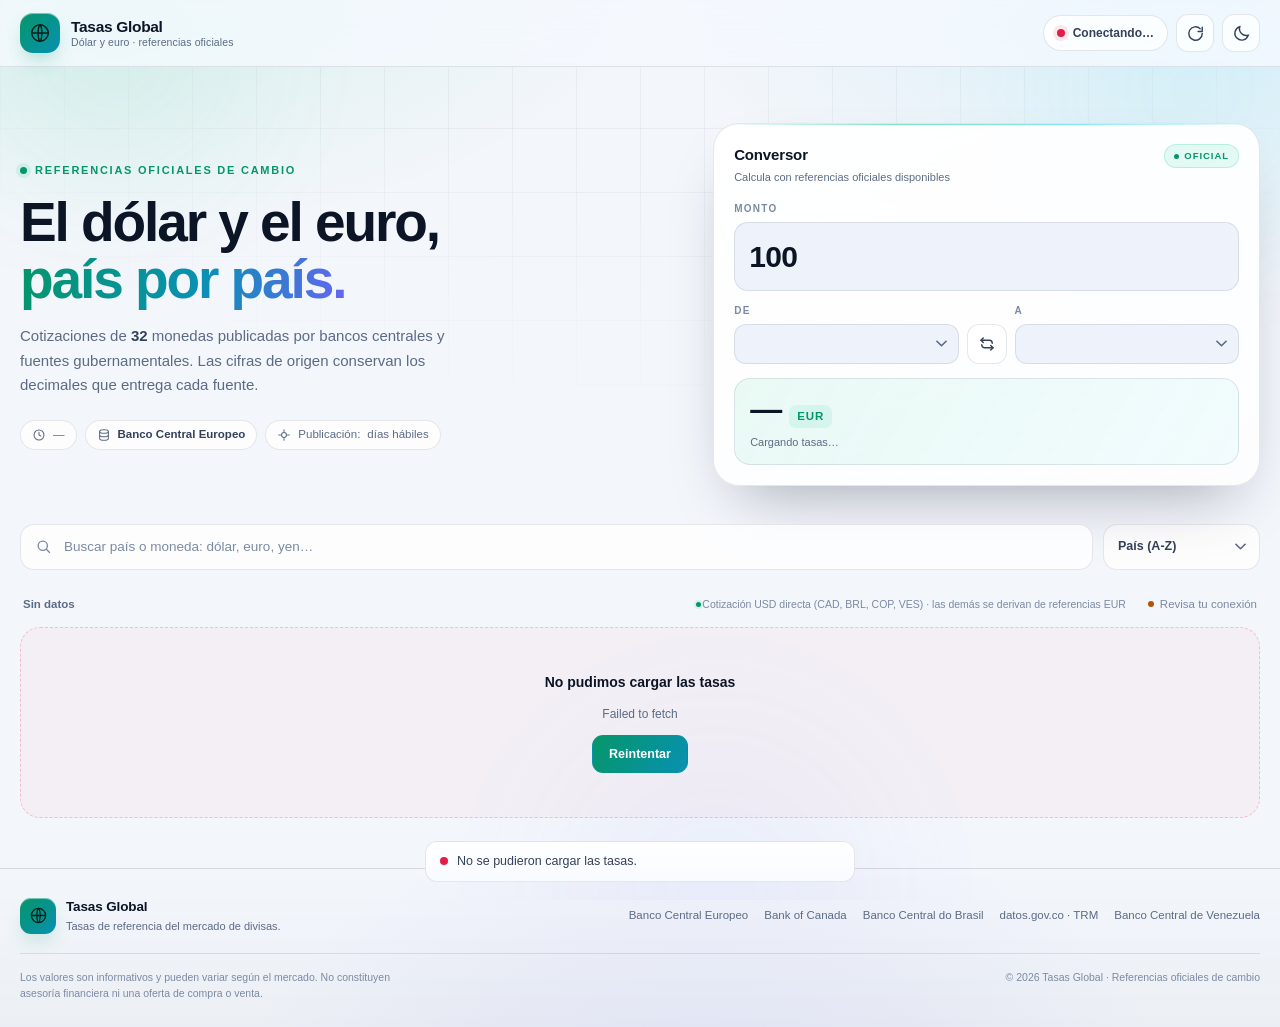
==== commit eae70d6a: "Add files via upload" ====
--- a/tasas/index.html
+++ b/tasas/index.html
@@ -86,7 +86,7 @@
         <span class="eyebrow"><span class="live-dot" aria-hidden="true"></span> Referencias oficiales de cambio</span>
         <h1>El dólar y el euro,<br><span class="grad">país por país.</span></h1>
         <p class="lede">
-          Cotizaciones de <strong id="currencyCount">31</strong> monedas publicadas por bancos centrales
+          Cotizaciones de <strong id="currencyCount">32</strong> monedas publicadas por bancos centrales
           y fuentes gubernamentales. Las cifras de origen conservan los decimales que entrega cada fuente.
         </p>
 
@@ -191,7 +191,7 @@
 
     <div class="summary">
       <span id="countLabel">Cargando monedas…</span>
-        <span class="legend"><i class="rate-local" aria-hidden="true"></i> Cotización USD directa (CAD, BRL, COP) · las demás se derivan de referencias EUR</span>
+        <span class="legend"><i class="rate-local" aria-hidden="true"></i> Cotización USD directa (CAD, BRL, COP, VES) · las demás se derivan de referencias EUR</span>
         <span class="summary-note" id="sourceNote">Conectando con fuentes oficiales…</span>
     </div>
 
@@ -229,6 +229,7 @@
         <a href="https://www.bankofcanada.ca/rates/exchange/daily-exchange-rates/" target="_blank" rel="noopener">Bank of Canada</a>
         <a href="https://www.bcb.gov.br/estabilidadefinanceira/historicocotacoes" target="_blank" rel="noopener">Banco Central do Brasil</a>
         <a href="https://www.datos.gov.co/" target="_blank" rel="noopener">datos.gov.co · TRM</a>
+        <a href="https://www.bcv.org.ve/estadisticas/tipo-cambio-de-referencia-smc" target="_blank" rel="noopener">Banco Central de Venezuela</a>
       </div>
     </div>
 
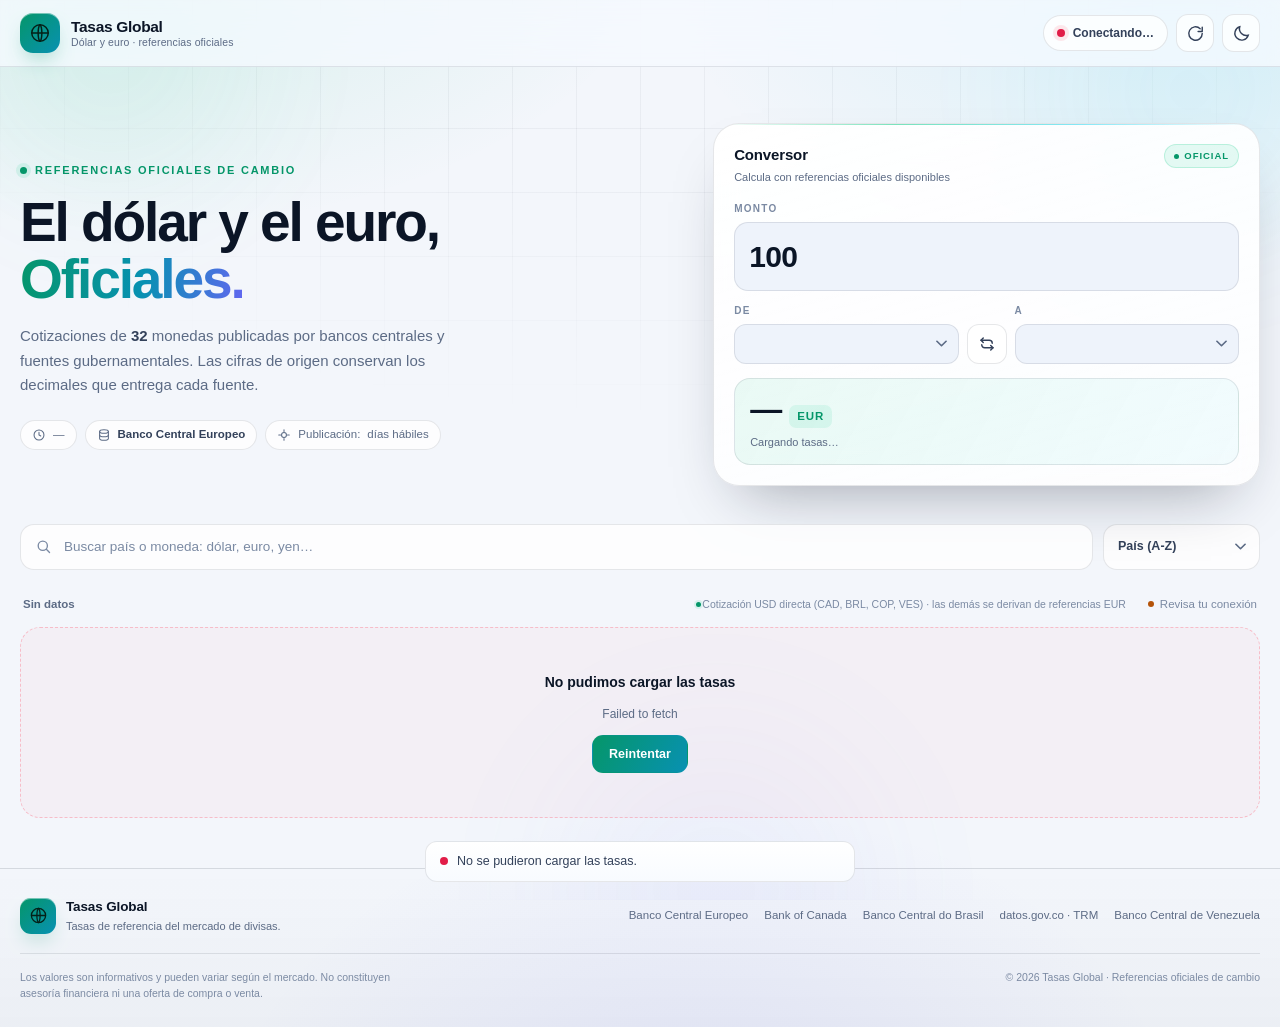
==== commit 73bfa99a: "Update index.html" ====
--- a/tasas/index.html
+++ b/tasas/index.html
@@ -84,7 +84,7 @@
     <section class="hero">
       <div class="hero-copy">
         <span class="eyebrow"><span class="live-dot" aria-hidden="true"></span> Referencias oficiales de cambio</span>
-        <h1>El dólar y el euro,<br><span class="grad">país por país.</span></h1>
+        <h1>El dólar y el euro,<br><span class="grad">Oficiales.</span></h1>
         <p class="lede">
           Cotizaciones de <strong id="currencyCount">32</strong> monedas publicadas por bancos centrales
           y fuentes gubernamentales. Las cifras de origen conservan los decimales que entrega cada fuente.
